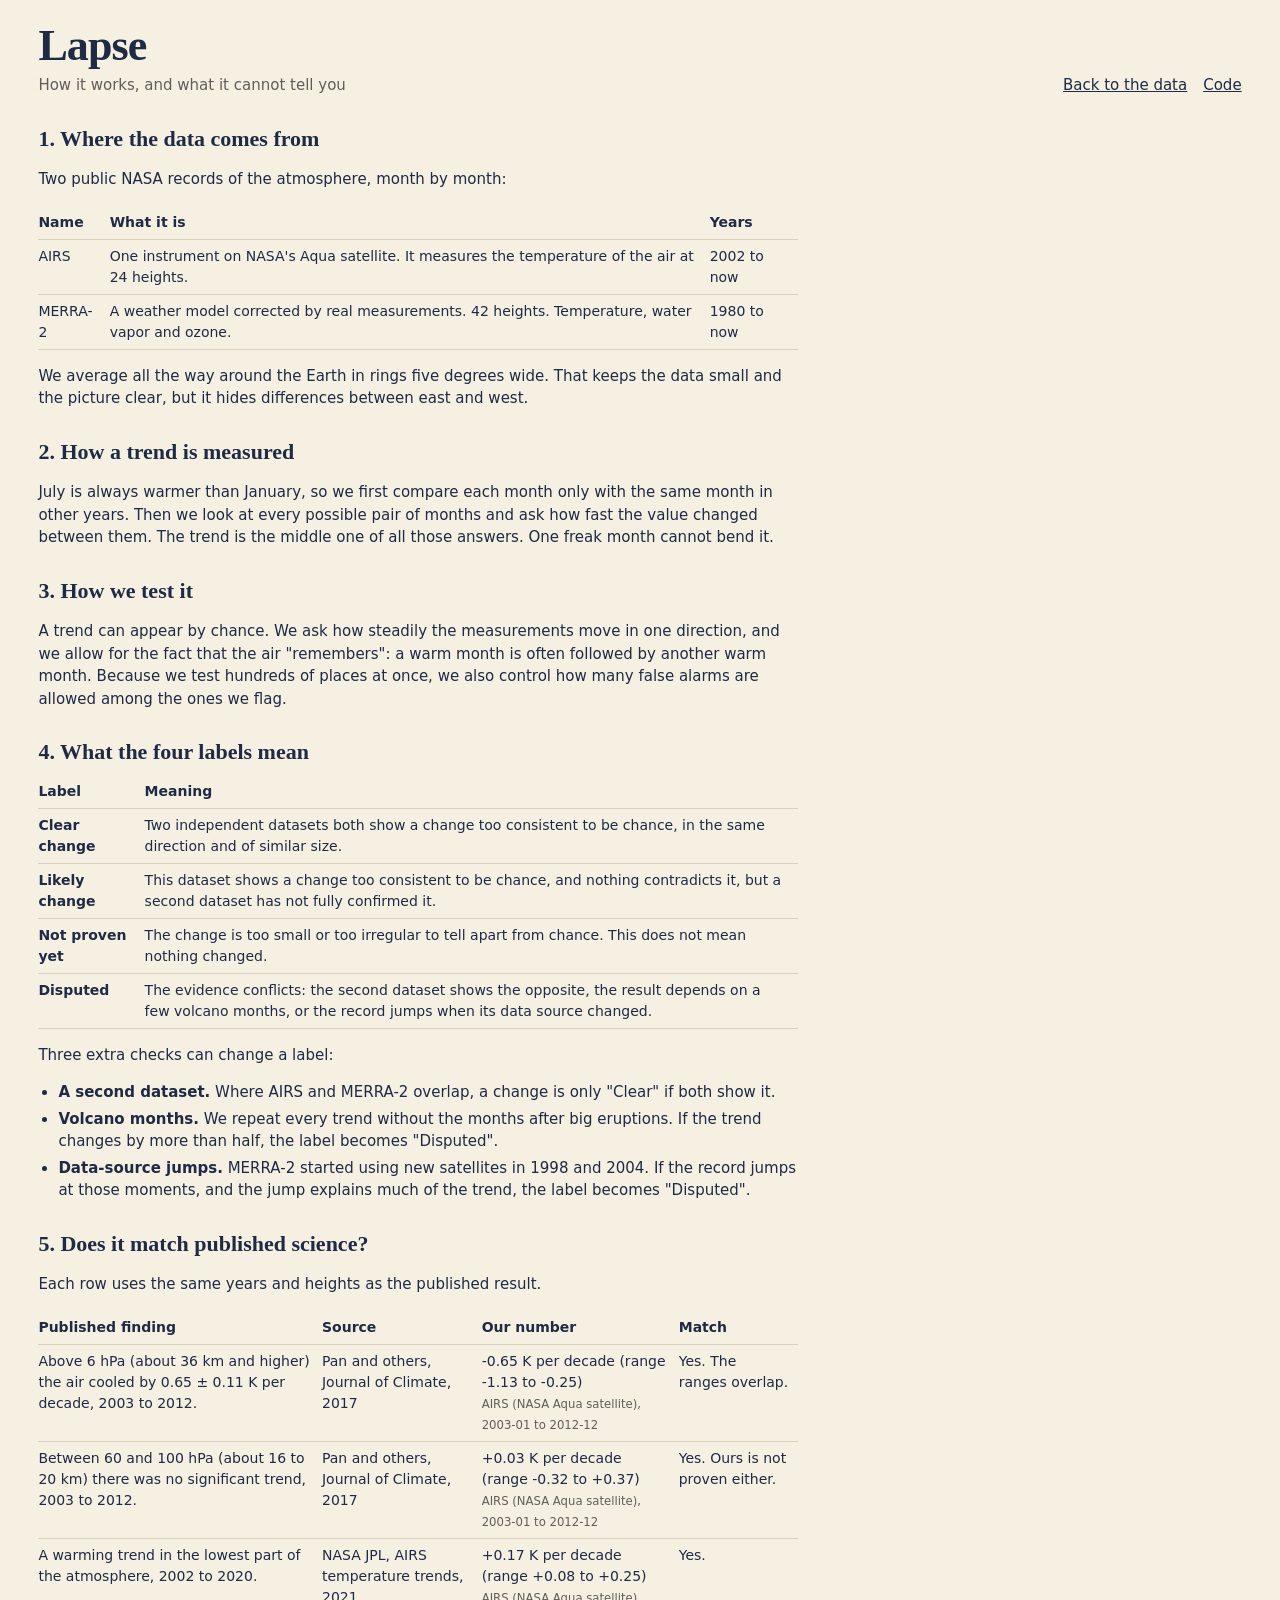
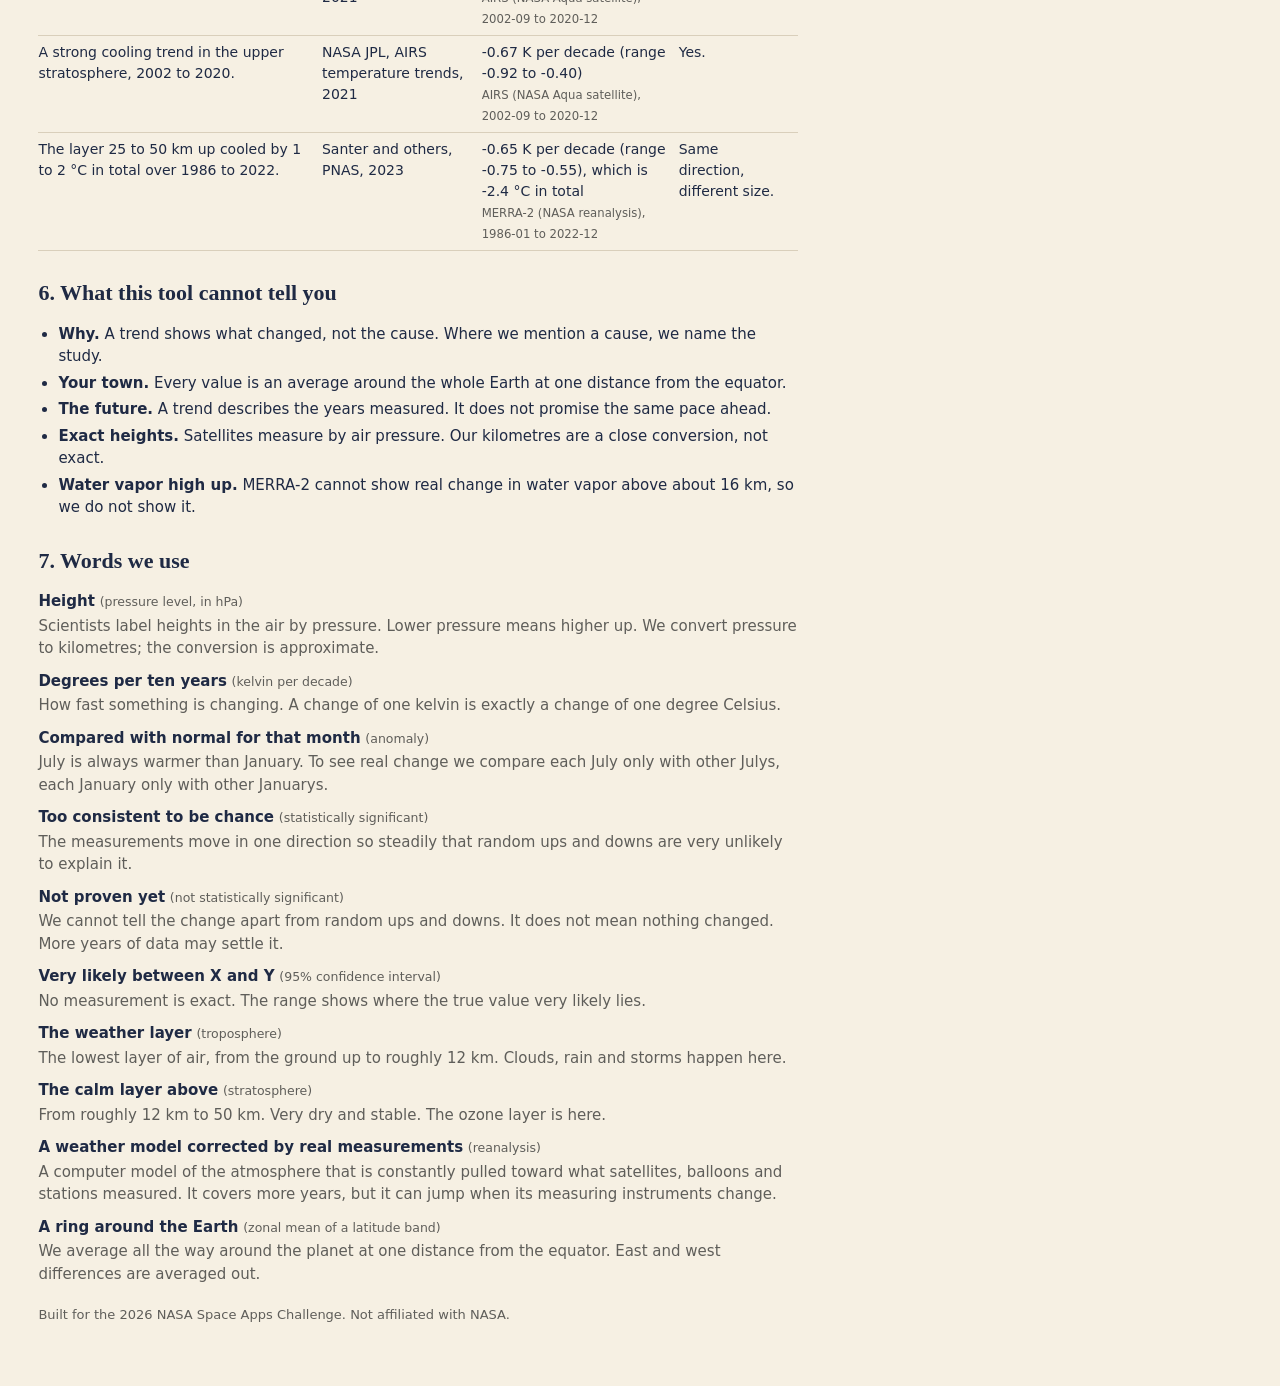
==== web/methods.html @ f8bc345d "T1 T2 T4 T5 T6 T7 T12: real NASA data and the plain-language site - web/data is now real: AIRS 2002-" ====
<!doctype html>
<html lang="en">
<head>
  <meta charset="utf-8">
  <meta name="viewport" content="width=device-width, initial-scale=1">
  <title>Lapse: how it works</title>
  <link rel="icon" href="data:,">
  <link rel="stylesheet" href="src/style.css">
</head>
<body>
  <header>
    <div class="brand"><h1>Lapse</h1><p>How it works, and what it cannot tell you</p></div>
    <nav><a href="index.html">Back to the data</a> <a href="https://github.com/lazizbekravshanov/lapse">Code</a></nav>
  </header>

  <article class="doc">
    <h2>1. Where the data comes from</h2>
    <p>Two public NASA records of the atmosphere, month by month:</p>
    <table>
      <tr><th>Name</th><th>What it is</th><th>Years</th></tr>
      <tr><td>AIRS</td><td>One instrument on NASA's Aqua satellite. It measures the temperature of the air at 24 heights.</td><td>2002 to now</td></tr>
      <tr><td>MERRA-2</td><td>A weather model corrected by real measurements. 42 heights. Temperature, water vapor and ozone.</td><td>1980 to now</td></tr>
    </table>
    <p>We average all the way around the Earth in rings five degrees wide. That keeps the data small and the picture
      clear, but it hides differences between east and west.</p>

    <h2>2. How a trend is measured</h2>
    <p>July is always warmer than January, so we first compare each month only with the same month in other years.
      Then we look at every possible pair of months and ask how fast the value changed between them. The trend is the
      middle one of all those answers. One freak month cannot bend it.</p>

    <h2>3. How we test it</h2>
    <p>A trend can appear by chance. We ask how steadily the measurements move in one direction, and we allow for
      the fact that the air "remembers": a warm month is often followed by another warm month. Because we test
      hundreds of places at once, we also control how many false alarms are allowed among the ones we flag.</p>

    <h2>4. What the four labels mean</h2>
    <table id="labels"><tr><th>Label</th><th>Meaning</th></tr></table>
    <p>Three extra checks can change a label:</p>
    <ul>
      <li><strong>A second dataset.</strong> Where AIRS and MERRA-2 overlap, a change is only "Clear" if both show it.</li>
      <li><strong>Volcano months.</strong> We repeat every trend without the months after big eruptions. If the trend
        changes by more than half, the label becomes "Disputed".</li>
      <li><strong>Data-source jumps.</strong> MERRA-2 started using new satellites in 1998 and 2004. If the record jumps
        at those moments, and the jump explains much of the trend, the label becomes "Disputed".</li>
    </ul>

    <h2>5. Does it match published science?</h2>
    <p>Each row uses the same years and heights as the published result.</p>
    <table id="validation"><tr><th>Published finding</th><th>Source</th><th>Our number</th><th>Match</th></tr></table>

    <h2>6. What this tool cannot tell you</h2>
    <ul>
      <li><strong>Why.</strong> A trend shows what changed, not the cause. Where we mention a cause, we name the study.</li>
      <li><strong>Your town.</strong> Every value is an average around the whole Earth at one distance from the equator.</li>
      <li><strong>The future.</strong> A trend describes the years measured. It does not promise the same pace ahead.</li>
      <li><strong>Exact heights.</strong> Satellites measure by air pressure. Our kilometres are a close conversion, not exact.</li>
      <li><strong>Water vapor high up.</strong> MERRA-2 cannot show real change in water vapor above about 16 km, so we do not show it.</li>
    </ul>

    <h2>7. Words we use</h2>
    <dl id="glossary" class="words-list"></dl>
  </article>

  <footer><p>Built for the 2026 NASA Space Apps Challenge. Not affiliated with NASA.</p></footer>

  <script type="module">
    const get = (p) => fetch(p).then((r) => (r.ok ? r.json() : null)).catch(() => null);
    const [manifest, content, validation] = await Promise.all([get("data/manifest.json"), get("content/glossary.json"), get("data/validation.json")]);
    const row = (cells) => `<tr>${cells.map((c) => `<td>${c}</td>`).join("")}</tr>`;
    if (manifest) document.getElementById("labels").insertAdjacentHTML("beforeend",
      [2, 1, 0, 3].map((c) => manifest.verdicts.find((v) => v.code === c)).map((v) => row([`<strong>${v.label}</strong>`, v.meaning])).join(""));
    if (validation) document.getElementById("validation").insertAdjacentHTML("beforeend",
      validation.rows.map((r) => row([r.finding, r.source, `${r.ours}<br><small>${r.dataset}, ${r.years}</small>`, r.match])).join(""));
    if (content) document.getElementById("glossary").innerHTML =
      content.terms.map((t) => `<dt><strong>${t.plain}</strong> <small>(${t.science})</small></dt><dd>${t.explain}</dd>`).join("");
  </script>
</body>
</html>
---- web/src/style.css ----
:root {
  --paper: #f6f0e3; --card: #fbf7ee; --ink: #1f2a44; --muted: #5f5e5a; --line: #d9cfbb;
  --warm: #c8492b; --cool: #2c5a8c; --accent: #e2703a;
}
* { box-sizing: border-box; }
body {
  margin: 0; padding: 24px clamp(12px, 3vw, 40px) 48px; background: var(--paper); color: var(--ink);
  font: 15px/1.5 ui-sans-serif, system-ui, -apple-system, "Segoe UI", sans-serif;
}
a { color: var(--ink); }
header { display: flex; align-items: flex-end; gap: 16px 28px; flex-wrap: wrap; }
h1 { margin: 0; font: 600 44px/1 ui-serif, Georgia, "Times New Roman", serif; letter-spacing: -0.02em; }
h2 { margin: 0 0 6px; font: 600 12.5px/1.2 ui-sans-serif, system-ui; letter-spacing: .12em; text-transform: uppercase; }
.brand p { margin: 6px 0 0; color: var(--muted); }
nav { display: flex; gap: 16px; margin-left: auto; }
.banner { background: var(--accent); color: #fff; padding: 8px 14px; border-radius: 6px; font-weight: 600; }
.small { font-size: 13.5px; color: var(--muted); }
button {
  font: inherit; cursor: pointer; border: 1px solid var(--ink); background: var(--ink); color: var(--paper);
  padding: 7px 14px; border-radius: 999px;
}
button.ghost { background: transparent; color: var(--ink); }
button.link { background: none; border: 0; padding: 0; color: var(--ink); text-decoration: underline; border-radius: 2px; }
button:disabled { opacity: .4; cursor: default; }
:focus-visible { outline: 3px solid var(--accent); outline-offset: 2px; }

.start { margin-top: 18px; background: var(--card); border: 1px solid var(--line); border-radius: 10px; padding: 16px 18px; }
.start h2 { font: 400 22px/1.3 ui-serif, Georgia, serif; letter-spacing: 0; text-transform: none; margin-bottom: 8px; }
fieldset { border: 0; padding: 0; margin: 10px 0 0; display: flex; flex-wrap: wrap; gap: 8px; align-items: center; }
legend { float: left; width: 86px; padding: 6px 0; color: var(--muted); }
.chip { background: transparent; color: var(--ink); border-color: var(--line); display: inline-flex; gap: 6px; align-items: baseline; }
.chip small { color: var(--muted); font-size: 12px; }
.chip[aria-pressed="true"] { background: var(--ink); color: var(--paper); border-color: var(--ink); }
.chip[aria-pressed="true"] small { color: #cfd3de; }
.go { display: flex; gap: 14px; align-items: center; margin-top: 14px; flex-wrap: wrap; }
#startOpen { margin-top: 14px; }

.cases, .controls { display: flex; gap: 10px; align-items: center; flex-wrap: wrap; margin-top: 16px; }
.cases > span:first-child { color: var(--muted); }
#caseButtons { display: inline-flex; gap: 8px; flex-wrap: wrap; }
#caseButtons button { background: transparent; color: var(--ink); }
.case { margin-top: 12px; border: 2px solid var(--accent); border-radius: 10px; padding: 14px 18px; background: #fff8ec; }
.case p { margin: 0; font: 400 18px/1.45 ui-serif, Georgia, serif; }
#caseCount { color: var(--muted); font-size: 13px; }

.answer { margin-top: 16px; background: var(--ink); color: var(--paper); border-radius: 10px; padding: 16px 20px; }
.answer h2 { opacity: .7; }
.answer p { margin: 0 0 12px; font: 400 20px/1.4 ui-serif, Georgia, serif; }
.answer p.small { font: 15px/1.5 ui-sans-serif, system-ui, sans-serif; color: #e6e1d5; margin-bottom: 0; }

label { display: inline-flex; gap: 6px; align-items: center; color: var(--muted); }
select { font: inherit; padding: 6px 8px; border: 1px solid var(--line); border-radius: 6px; background: var(--card); color: var(--ink); max-width: 100%; }
.explain { color: var(--muted); margin: 10px 0 0; font-size: 13.5px; }

main { display: grid; grid-template-columns: minmax(0, 2.2fr) minmax(0, 1fr); gap: 16px; margin-top: 16px; }
.panel { margin: 0; background: var(--card); border: 1px solid var(--line); border-radius: 10px; padding: 14px; }
.panel.series { grid-column: 1 / -1; }
figcaption { color: var(--muted); font-size: 13.5px; margin-bottom: 8px; }
figcaption strong { color: var(--ink); }
canvas { width: 100%; height: auto; display: block; cursor: crosshair; }
.scale { display: flex; align-items: center; gap: 8px; font-size: 12.5px; color: var(--muted); margin-top: 6px; }
.scale i { flex: 1; height: 10px; border-radius: 5px; background: linear-gradient(90deg, var(--cool), #f3ead8, var(--warm)); }

.legend { list-style: none; padding: 0; margin: 10px 0 0; display: grid; grid-template-columns: repeat(auto-fit, minmax(230px, 1fr)); gap: 8px 16px; font-size: 13px; color: var(--muted); }
.legend li { display: flex; gap: 8px; align-items: flex-start; }
.legend strong { color: var(--ink); }
.sw { flex: none; width: 26px; height: 18px; border: 1px solid var(--ink); border-radius: 3px; margin-top: 1px; background-color: #d98a72; }
.sw-likely { background-color: #e3a996; background-image: radial-gradient(#fbf7ee 1px, transparent 1.3px); background-size: 5px 5px; }
.sw-not_proven { background-color: #f1e2d6; background-image: repeating-linear-gradient(135deg, rgba(31,42,68,.35) 0 1px, transparent 1px 5px); }
.sw-disputed { background-image: repeating-linear-gradient(135deg, rgba(31,42,68,.8) 0 1px, transparent 1px 5px), repeating-linear-gradient(45deg, rgba(31,42,68,.8) 0 1px, transparent 1px 5px); }
.legend.dots { grid-template-columns: repeat(2, minmax(0, 1fr)); }
.legend.dots li { align-items: center; }
.dot { flex: none; width: 11px; height: 11px; border-radius: 50%; border: 1.5px solid var(--ink); background: var(--card); position: relative; }
.dot-clear { background: var(--ink); }
.dot-likely { background: #8d93a3; }
.dot-disputed::after { content: "×"; position: absolute; inset: -7px 0 0 -1px; font-size: 15px; line-height: 1; color: var(--ink); text-align: center; width: 11px; }

.pairs, .words { margin-top: 18px; background: var(--card); border: 1px solid var(--line); border-radius: 10px; padding: 14px 18px; }
.pairs ul { margin: 6px 0; padding-left: 18px; }
.pairs li { margin: 3px 0; }
.words summary { cursor: pointer; font-weight: 600; }
.words dl { display: grid; grid-template-columns: repeat(auto-fit, minmax(280px, 1fr)); gap: 12px 24px; margin: 12px 0 0; }
.words dt { font-weight: 600; }
.words dt small { font-weight: 400; color: var(--muted); }
.words dd { margin: 2px 0 0; color: var(--muted); font-size: 13.5px; }
footer { margin-top: 20px; color: var(--muted); font-size: 13px; }
.tip { position: fixed; pointer-events: none; background: var(--ink); color: var(--paper); padding: 6px 9px;
  border-radius: 6px; font-size: 12.5px; white-space: pre; z-index: 5; }

.doc { max-width: 760px; }
.doc h2 { font: 600 22px/1.3 ui-serif, Georgia, serif; letter-spacing: 0; text-transform: none; margin: 28px 0 8px; }
.doc table { border-collapse: collapse; width: 100%; font-size: 14px; }
.doc th, .doc td { text-align: left; padding: 6px 10px 6px 0; border-bottom: 1px solid var(--line); vertical-align: top; }

@media (max-width: 860px) {
  main { grid-template-columns: 1fr; }
  h1 { font-size: 36px; }
  .answer p { font-size: 18px; }
  legend { float: none; width: 100%; padding: 0; }
  nav { margin-left: 0; }
  #profile { max-width: 520px; }
}
.doc ul { padding-left: 20px; }
.doc li { margin: 4px 0; }
.doc dt { margin-top: 10px; }
.doc dd { margin: 2px 0 0; color: var(--muted); }
.doc small { color: var(--muted); }
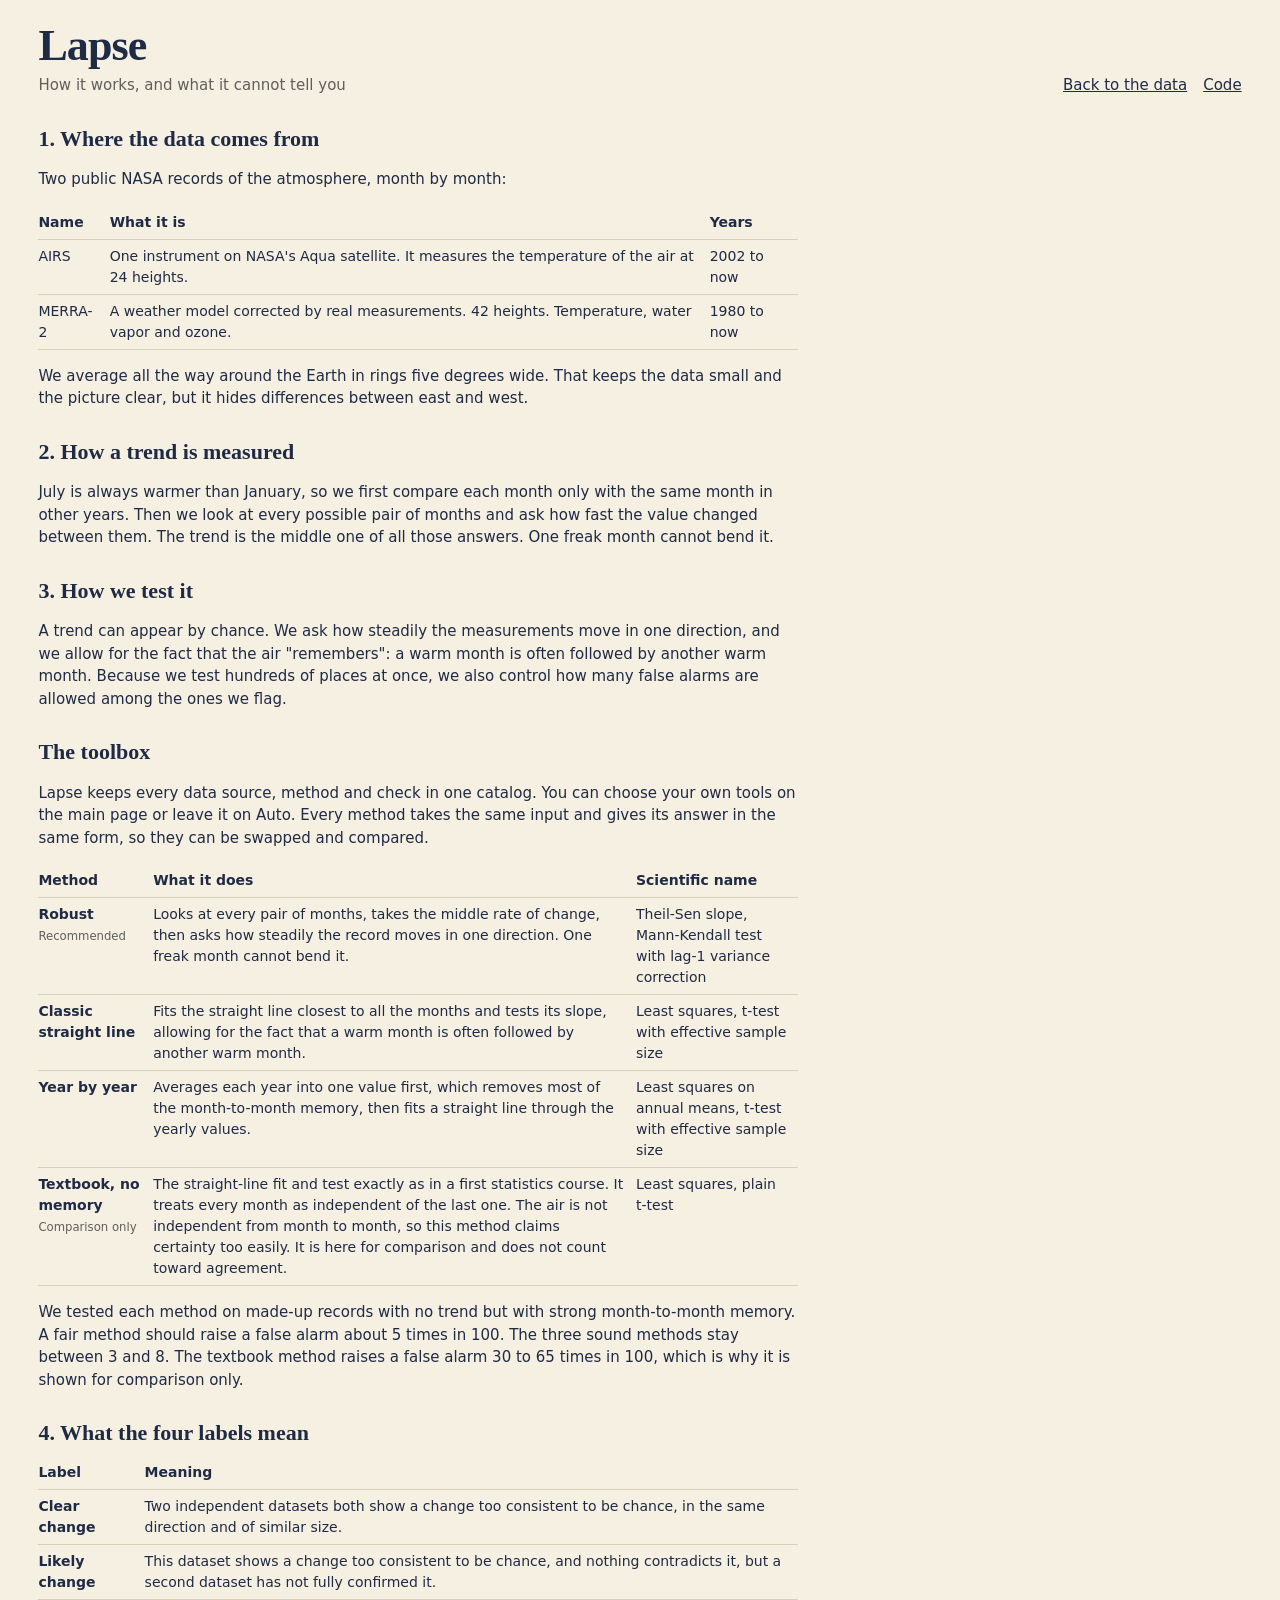
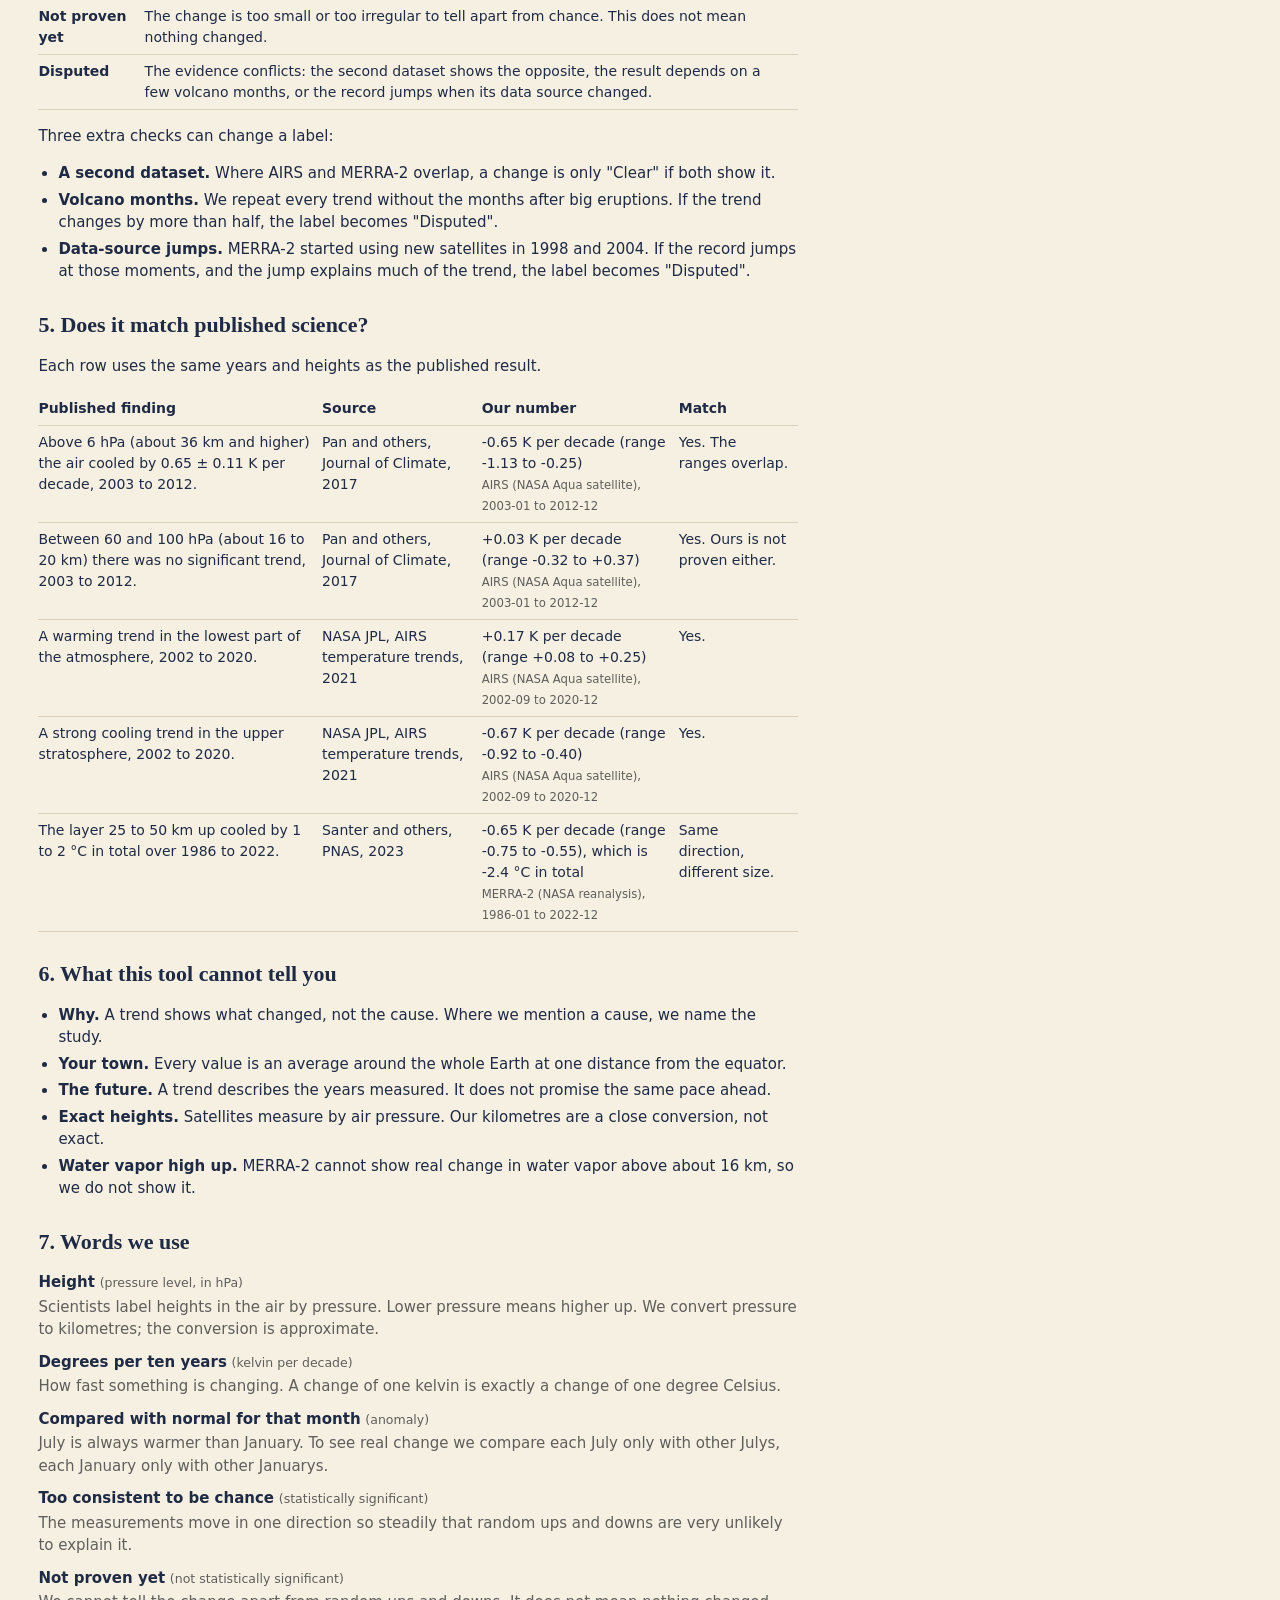
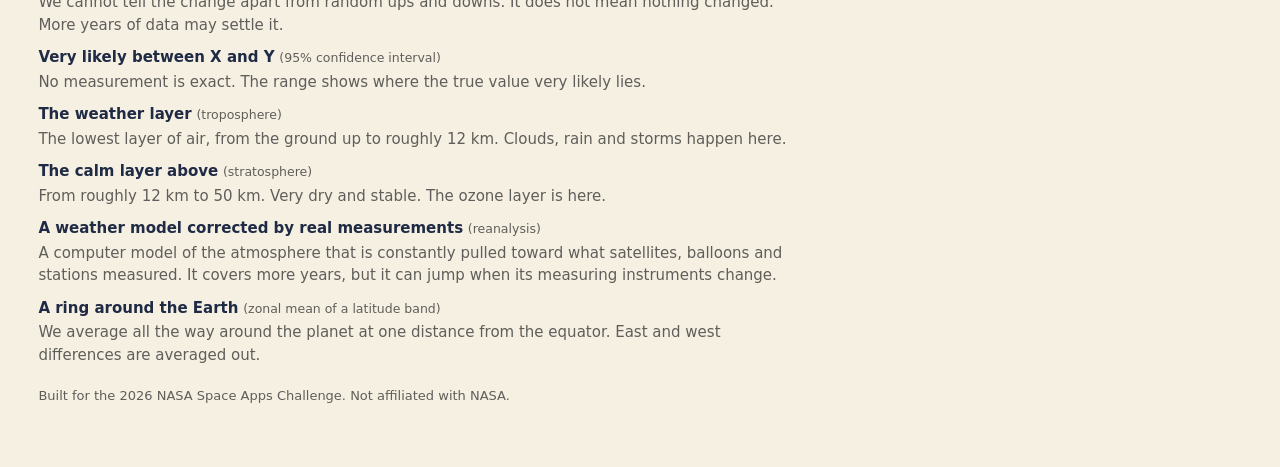
==== commit 7309c4da: "Frontend toolbox: choose data source and method, or leave it on Auto - toolbox drawn from the hub ca" ====
--- a/web/methods.html
+++ b/web/methods.html
@@ -33,6 +33,15 @@
     <p>A trend can appear by chance. We ask how steadily the measurements move in one direction, and we allow for
       the fact that the air "remembers": a warm month is often followed by another warm month. Because we test
       hundreds of places at once, we also control how many false alarms are allowed among the ones we flag.</p>
+
+    <h2>The toolbox</h2>
+    <p>Lapse keeps every data source, method and check in one catalog. You can choose your own tools on the main
+      page or leave it on Auto. Every method takes the same input and gives its answer in the same form, so they
+      can be swapped and compared.</p>
+    <table id="tools"><tr><th>Method</th><th>What it does</th><th>Scientific name</th></tr></table>
+    <p>We tested each method on made-up records with no trend but with strong month-to-month memory. A fair method
+      should raise a false alarm about 5 times in 100. The three sound methods stay between 3 and 8. The textbook
+      method raises a false alarm 30 to 65 times in 100, which is why it is shown for comparison only.</p>
 
     <h2>4. What the four labels mean</h2>
     <table id="labels"><tr><th>Label</th><th>Meaning</th></tr></table>
@@ -72,6 +81,10 @@
       [2, 1, 0, 3].map((c) => manifest.verdicts.find((v) => v.code === c)).map((v) => row([`<strong>${v.label}</strong>`, v.meaning])).join(""));
     if (validation) document.getElementById("validation").insertAdjacentHTML("beforeend",
       validation.rows.map((r) => row([r.finding, r.source, `${r.ours}<br><small>${r.dataset}, ${r.years}</small>`, r.match])).join(""));
+    const catalog = await get("data/catalog.json");
+    if (catalog) document.getElementById("tools").insertAdjacentHTML("beforeend",
+      catalog.methods.map((m) => row([`<strong>${m.label}</strong>${m.recommended ? "<br><small>Recommended</small>" : m.sound ? "" : "<br><small>Comparison only</small>"}`,
+        m.plain + (m.caution ? " " + m.caution : ""), m.science])).join(""));
     if (content) document.getElementById("glossary").innerHTML =
       content.terms.map((t) => `<dt><strong>${t.plain}</strong> <small>(${t.science})</small></dt><dd>${t.explain}</dd>`).join("");
   </script>
--- a/web/src/style.css
+++ b/web/src/style.css
@@ -105,3 +105,29 @@
 .doc dt { margin-top: 10px; }
 .doc dd { margin: 2px 0 0; color: var(--muted); }
 .doc small { color: var(--muted); }
+
+.tools { margin-top: 16px; background: var(--card); border: 1px solid var(--line); border-radius: 10px; padding: 14px 18px; }
+.tools-head { display: flex; gap: 12px; align-items: center; flex-wrap: wrap; }
+.tools-head h2 { margin: 0; }
+.tools h3 { margin: 12px 0 6px; font: 600 14px/1.3 ui-sans-serif, system-ui, sans-serif; }
+.tool-cols { display: grid; grid-template-columns: 1fr 1.6fr 1.1fr; gap: 8px 20px; }
+.cards { display: grid; gap: 8px; }
+#toolMethod { grid-template-columns: repeat(auto-fit, minmax(210px, 1fr)); }
+.card { text-align: left; background: var(--paper); color: var(--ink); border: 1.5px solid var(--line); border-radius: 10px;
+  padding: 9px 12px; display: grid; gap: 3px; font-size: 13.5px; line-height: 1.4; }
+.card strong { font-size: 14.5px; }
+.card em { font-style: normal; font-size: 11.5px; letter-spacing: .04em; text-transform: uppercase; color: var(--accent); font-weight: 600; }
+.card span { color: var(--muted); }
+.card small { color: var(--muted); font-size: 11.5px; }
+.card[aria-pressed="true"] { border-color: var(--ink); background: #fff; box-shadow: inset 4px 0 0 var(--ink); }
+.card:disabled { opacity: .5; }
+.checks { margin: 0; padding-left: 18px; font-size: 13.5px; color: var(--muted); }
+.checks li { margin: 0 0 6px; }
+.checks strong { color: var(--ink); }
+.compare { margin-top: 6px; border-top: 1px solid var(--line); }
+.compare table { border-collapse: collapse; width: 100%; font-size: 14px; }
+.compare th, .compare td { text-align: left; padding: 5px 12px 5px 0; border-bottom: 1px solid var(--line); }
+.compare th { color: var(--muted); font-weight: 500; font-size: 12.5px; }
+.compare tr.on td { font-weight: 600; background: #fff; }
+.compare small { color: var(--muted); font-weight: 400; }
+@media (max-width: 860px) { .tool-cols { grid-template-columns: 1fr; } .compare { overflow-x: auto; } }
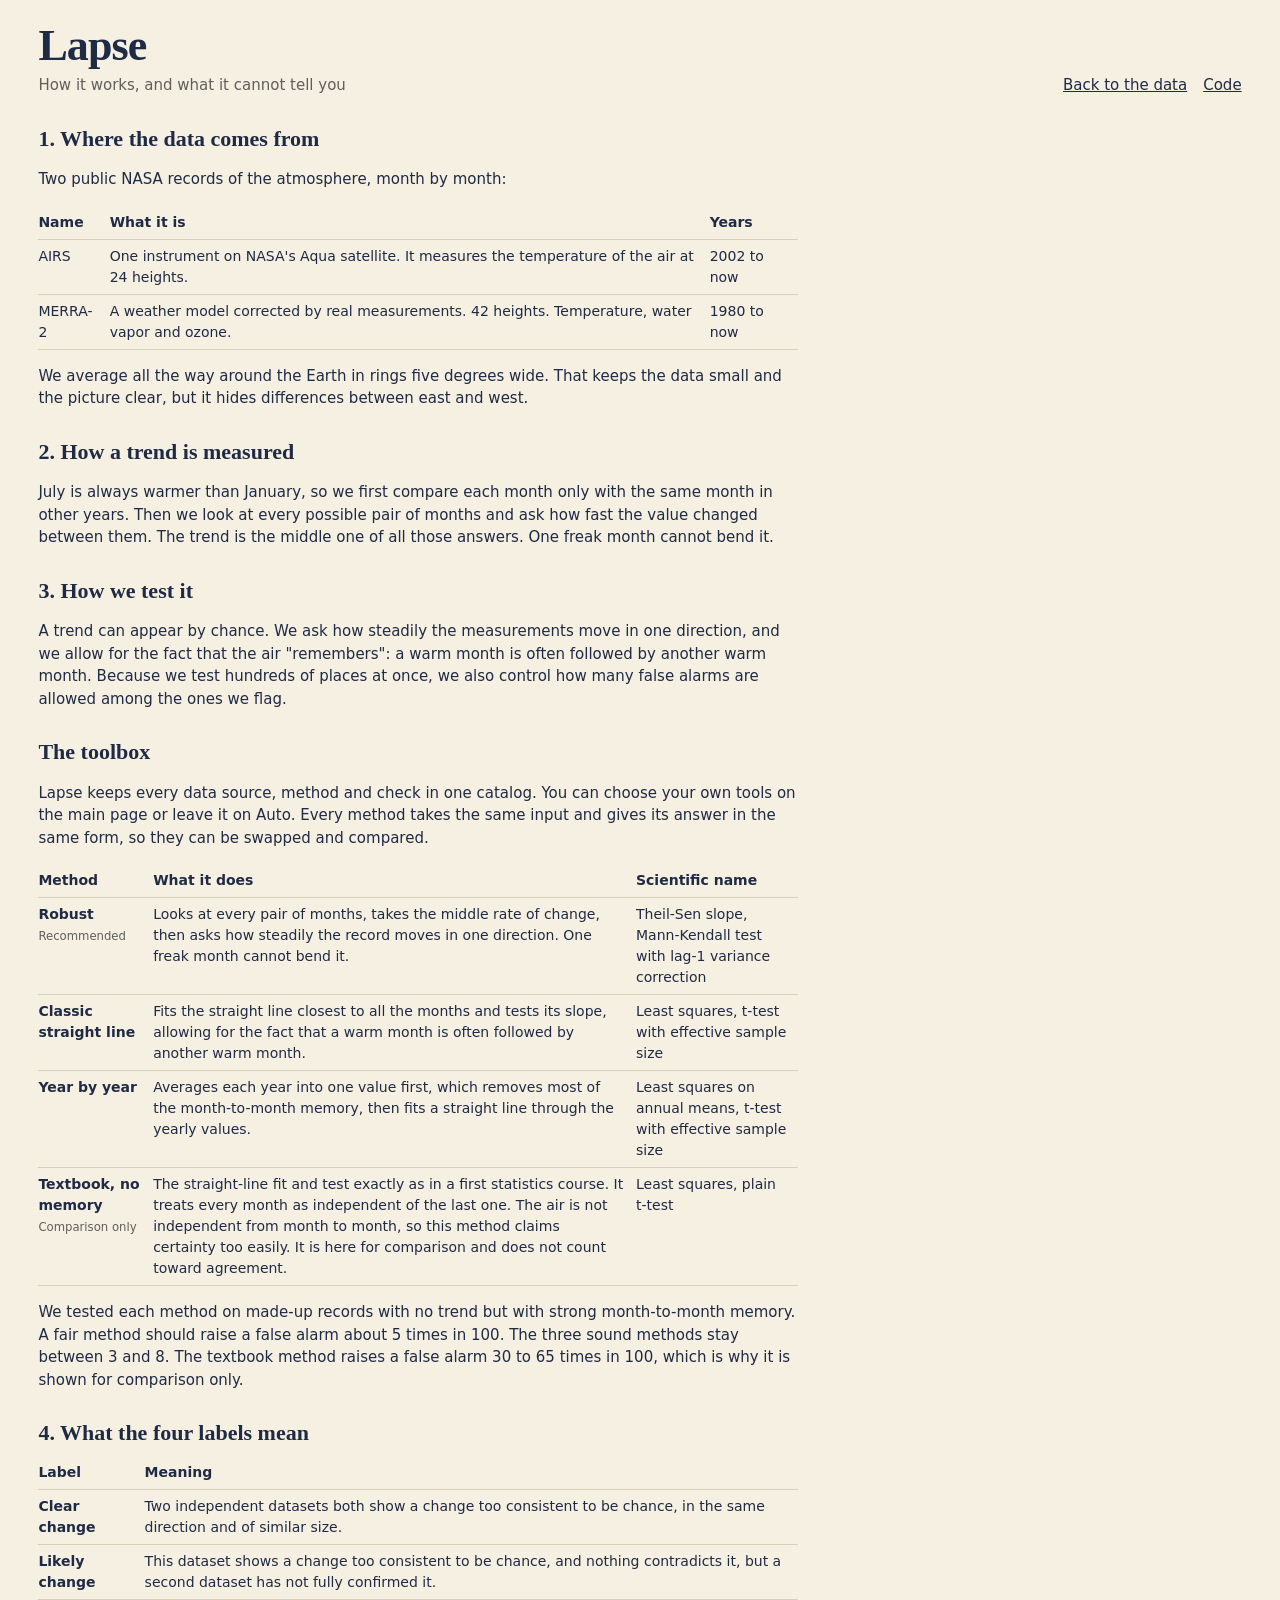
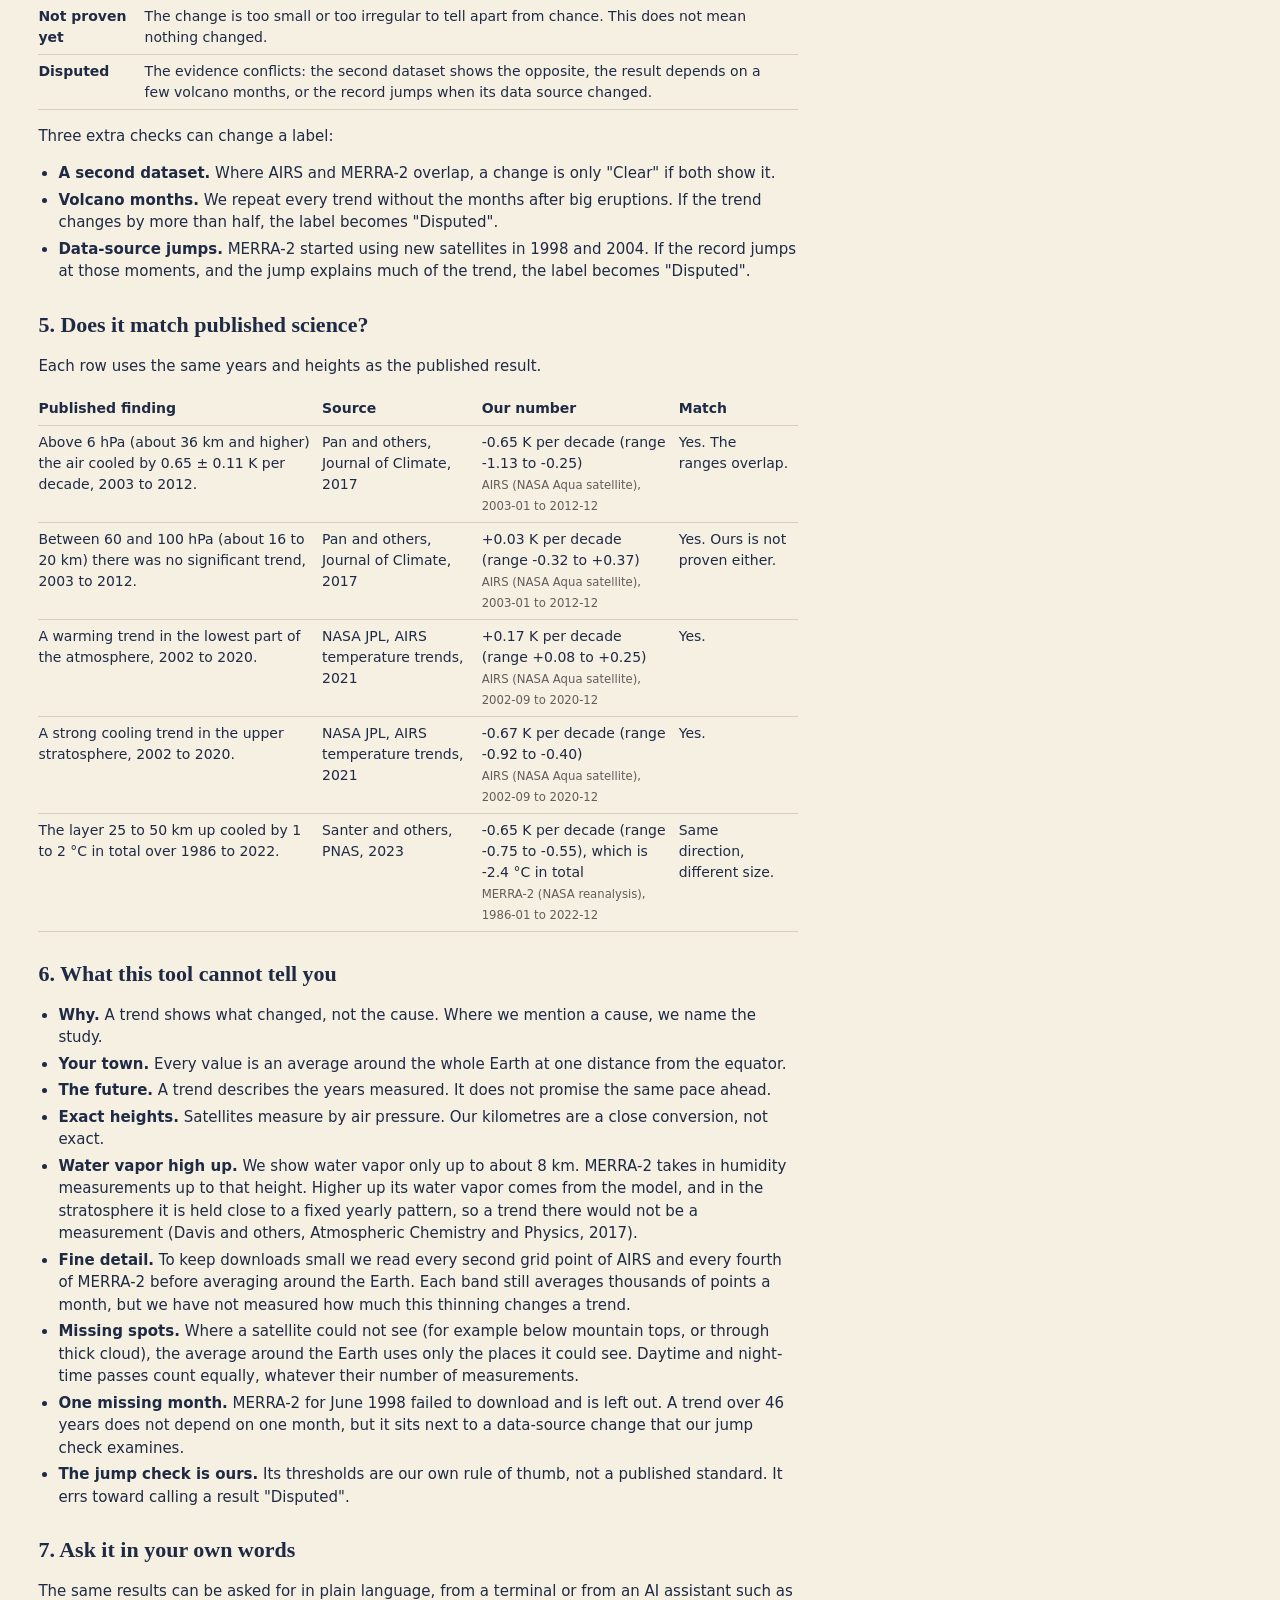
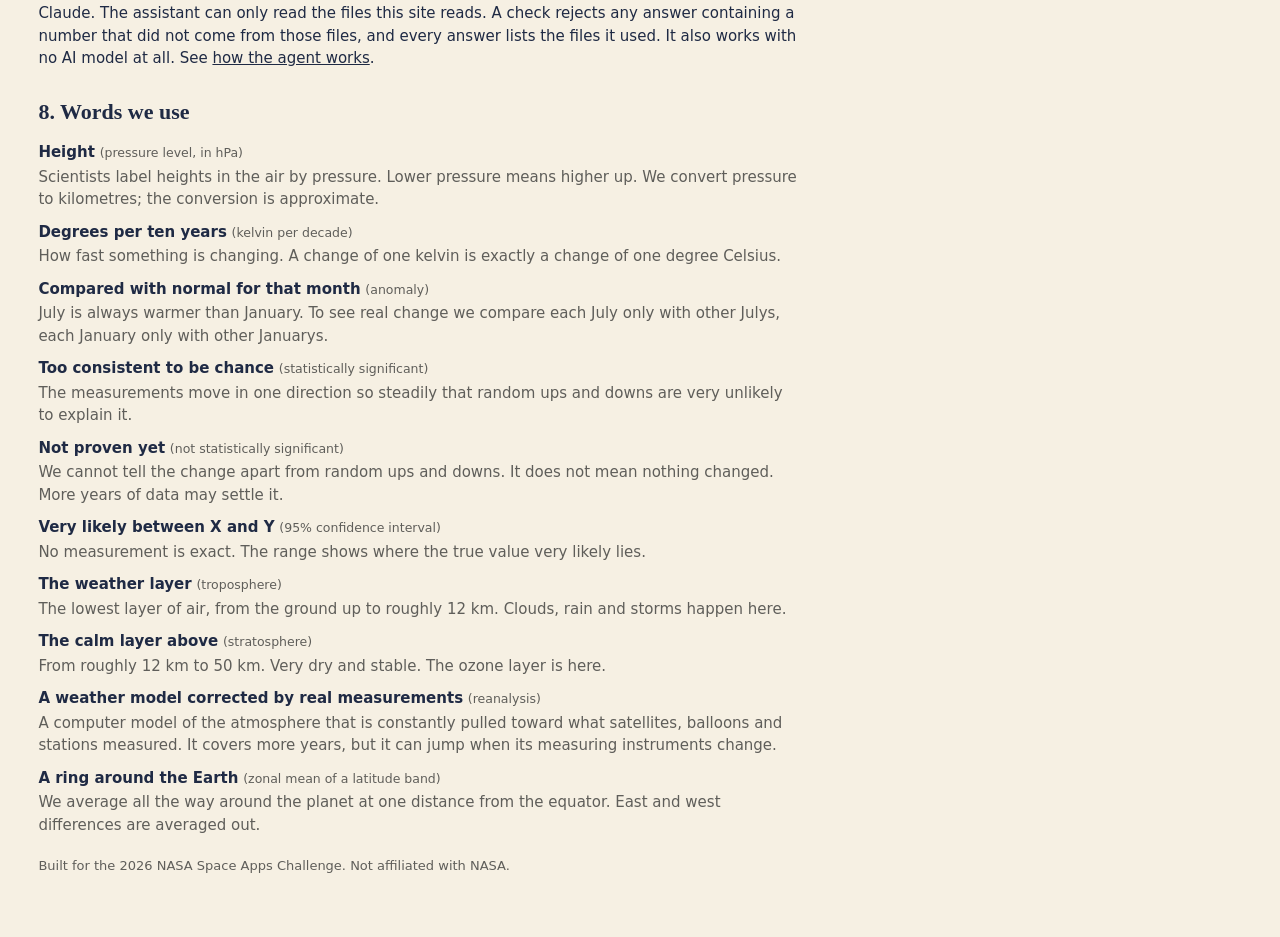
==== commit 128902c0: "Agent: plain-language questions answered only from the NASA data A second door into the hub, next to" ====
--- a/web/methods.html
+++ b/web/methods.html
@@ -64,10 +64,17 @@
       <li><strong>Your town.</strong> Every value is an average around the whole Earth at one distance from the equator.</li>
       <li><strong>The future.</strong> A trend describes the years measured. It does not promise the same pace ahead.</li>
       <li><strong>Exact heights.</strong> Satellites measure by air pressure. Our kilometres are a close conversion, not exact.</li>
-      <li><strong>Water vapor high up.</strong> MERRA-2 cannot show real change in water vapor above about 16 km, so we do not show it.</li>
+      <li><strong>Water vapor high up.</strong> We show water vapor only up to about 8 km. MERRA-2 takes in humidity measurements up to that height. Higher up its water vapor comes from the model, and in the stratosphere it is held close to a fixed yearly pattern, so a trend there would not be a measurement (Davis and others, Atmospheric Chemistry and Physics, 2017).</li>
+      <li><strong>Fine detail.</strong> To keep downloads small we read every second grid point of AIRS and every fourth of MERRA-2 before averaging around the Earth. Each band still averages thousands of points a month, but we have not measured how much this thinning changes a trend.</li>
+      <li><strong>Missing spots.</strong> Where a satellite could not see (for example below mountain tops, or through thick cloud), the average around the Earth uses only the places it could see. Daytime and night-time passes count equally, whatever their number of measurements.</li>
+      <li><strong>One missing month.</strong> MERRA-2 for June 1998 failed to download and is left out. A trend over 46 years does not depend on one month, but it sits next to a data-source change that our jump check examines.</li>
+      <li><strong>The jump check is ours.</strong> Its thresholds are our own rule of thumb, not a published standard. It errs toward calling a result "Disputed".</li>
     </ul>
 
-    <h2>7. Words we use</h2>
+    <h2>7. Ask it in your own words</h2>
+    <p>The same results can be asked for in plain language, from a terminal or from an AI assistant such as Claude. The assistant can only read the files this site reads. A check rejects any answer containing a number that did not come from those files, and every answer lists the files it used. It also works with no AI model at all. See <a href="https://github.com/lazizbekravshanov/lapse/blob/main/docs/agent.md">how the agent works</a>.</p>
+
+    <h2>8. Words we use</h2>
     <dl id="glossary" class="words-list"></dl>
   </article>
 
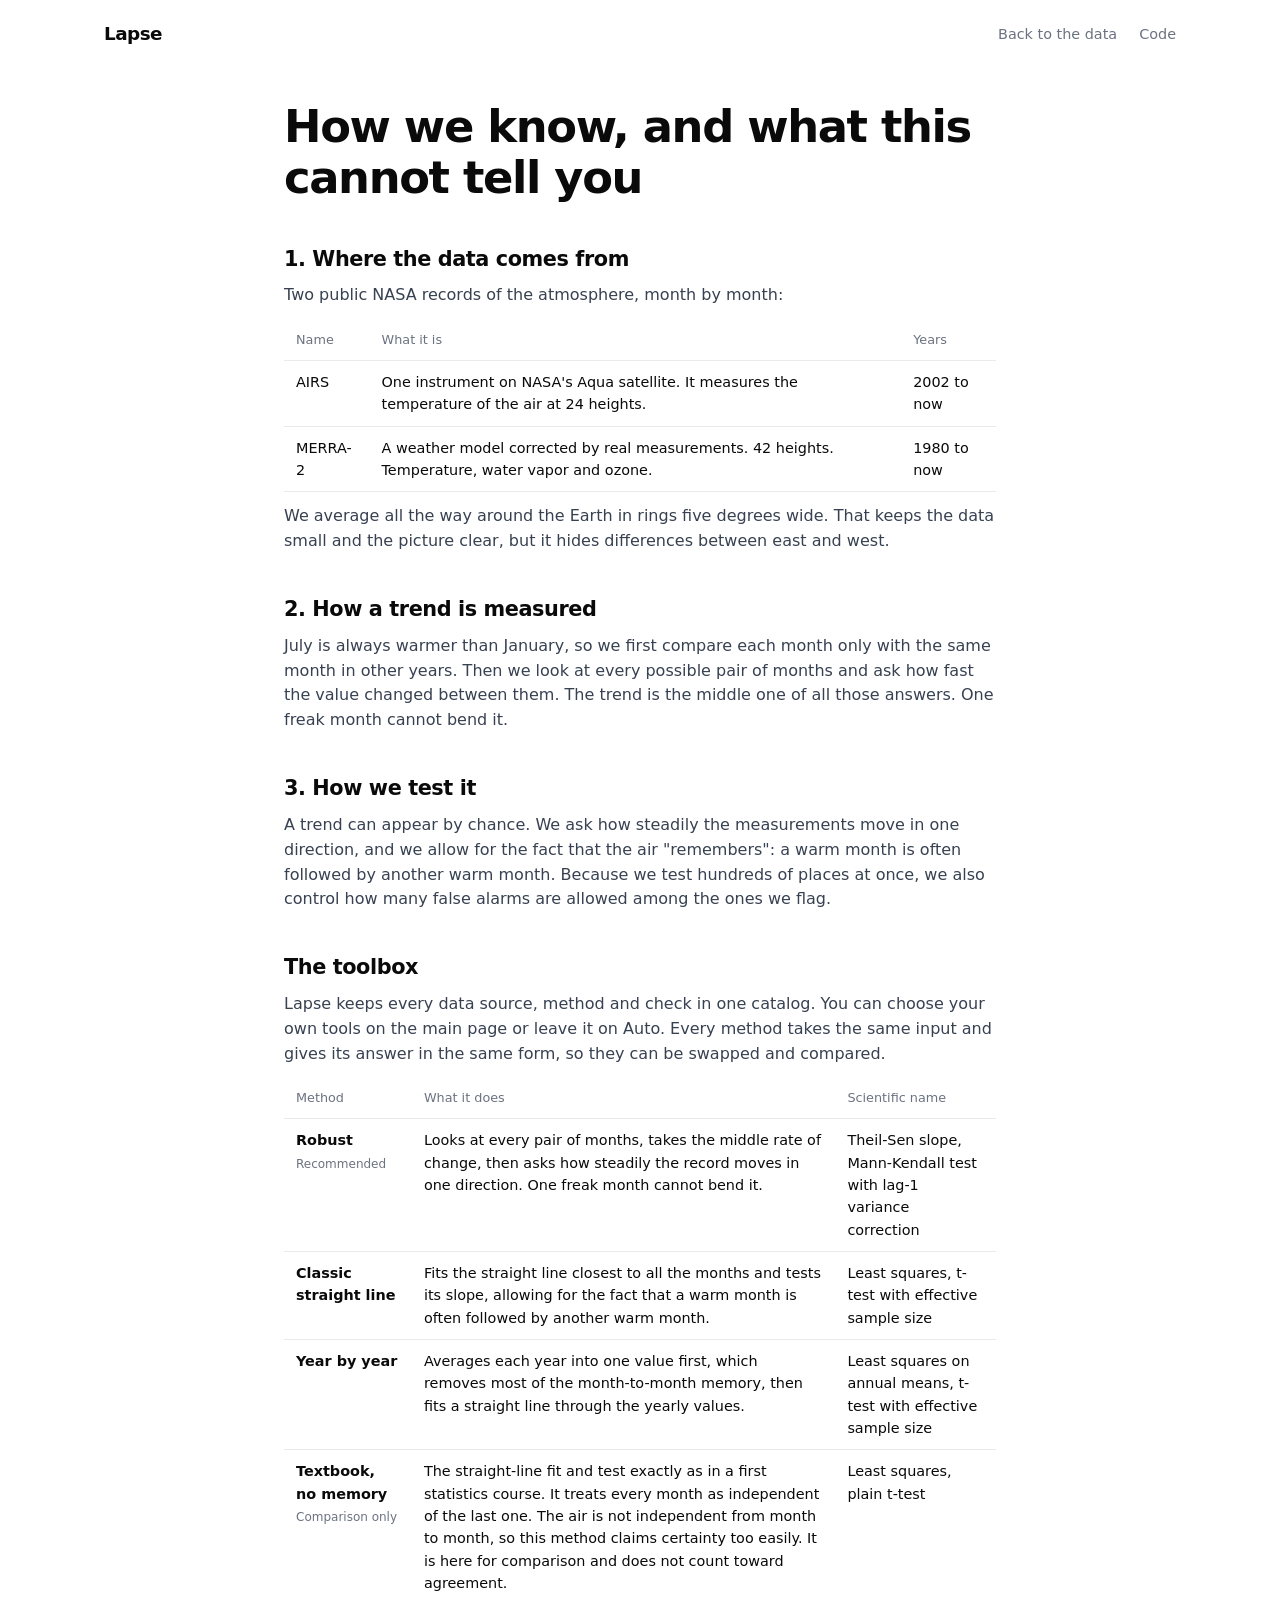
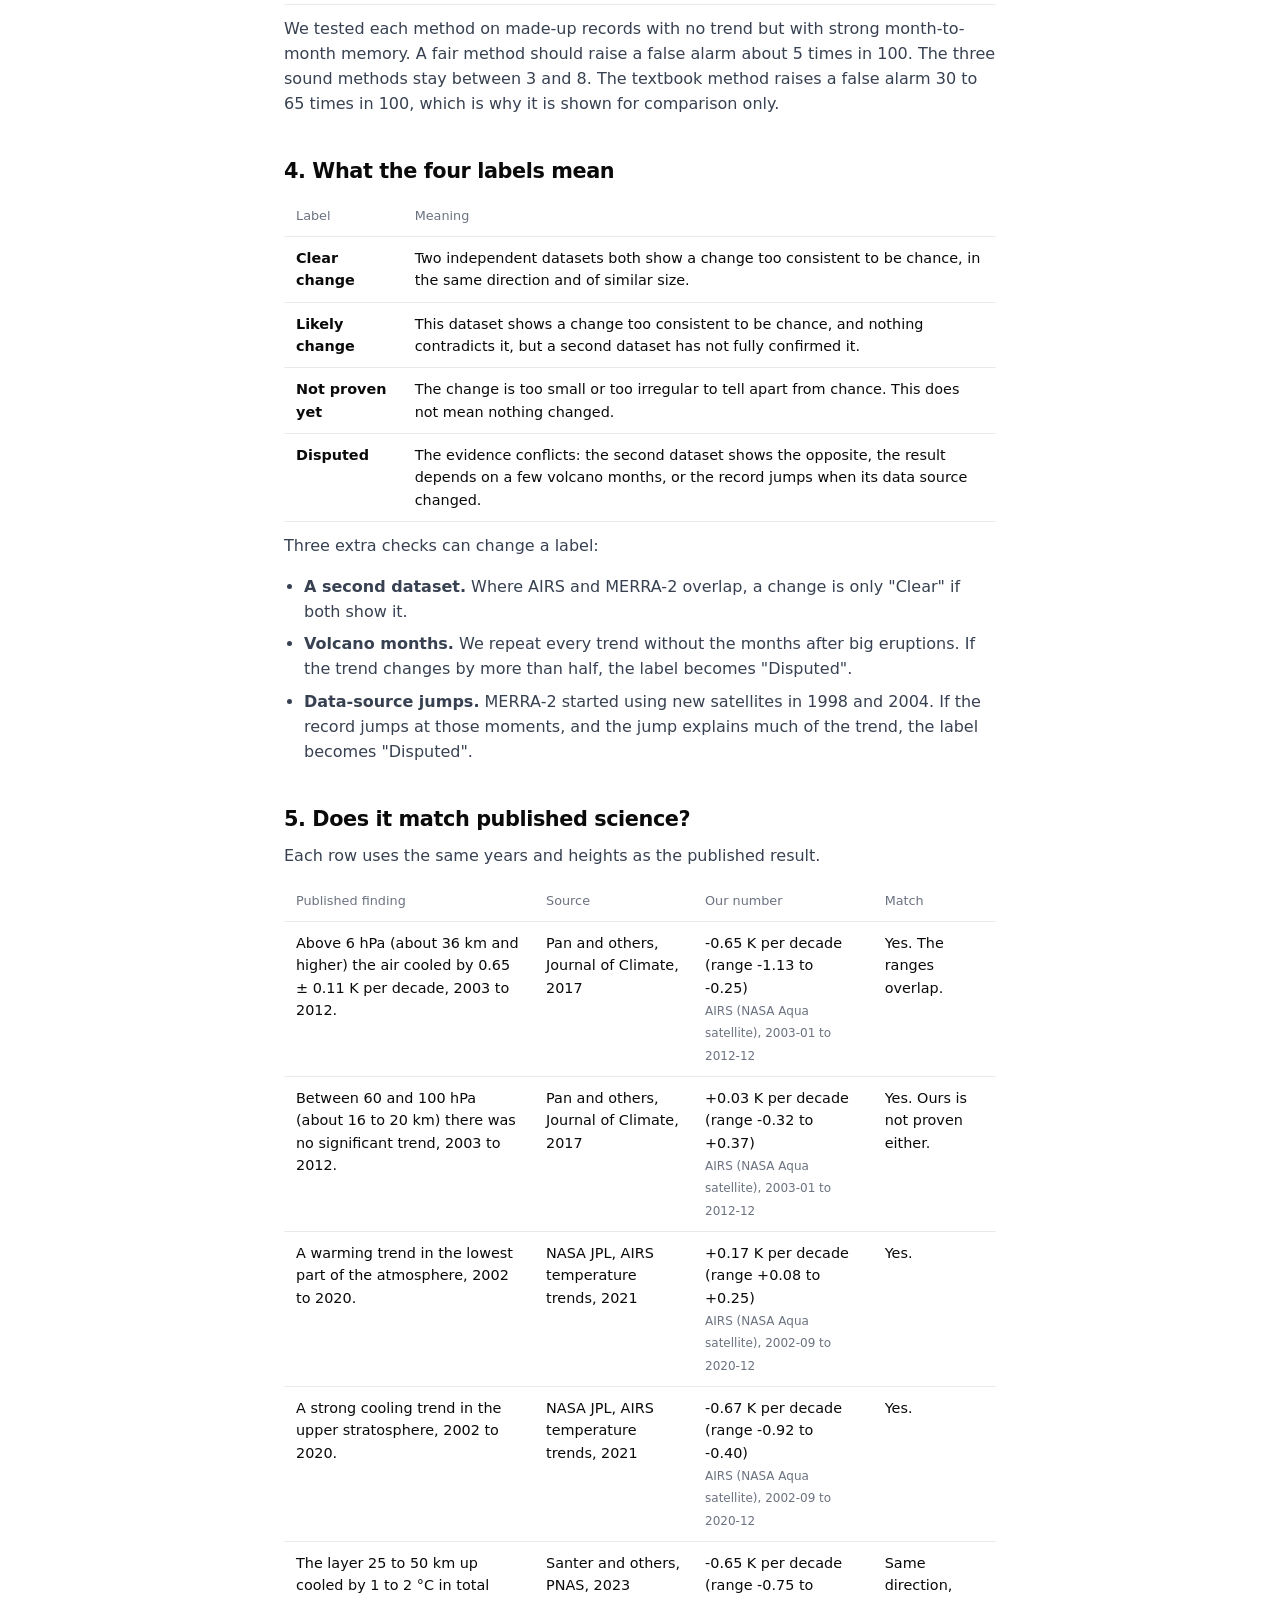
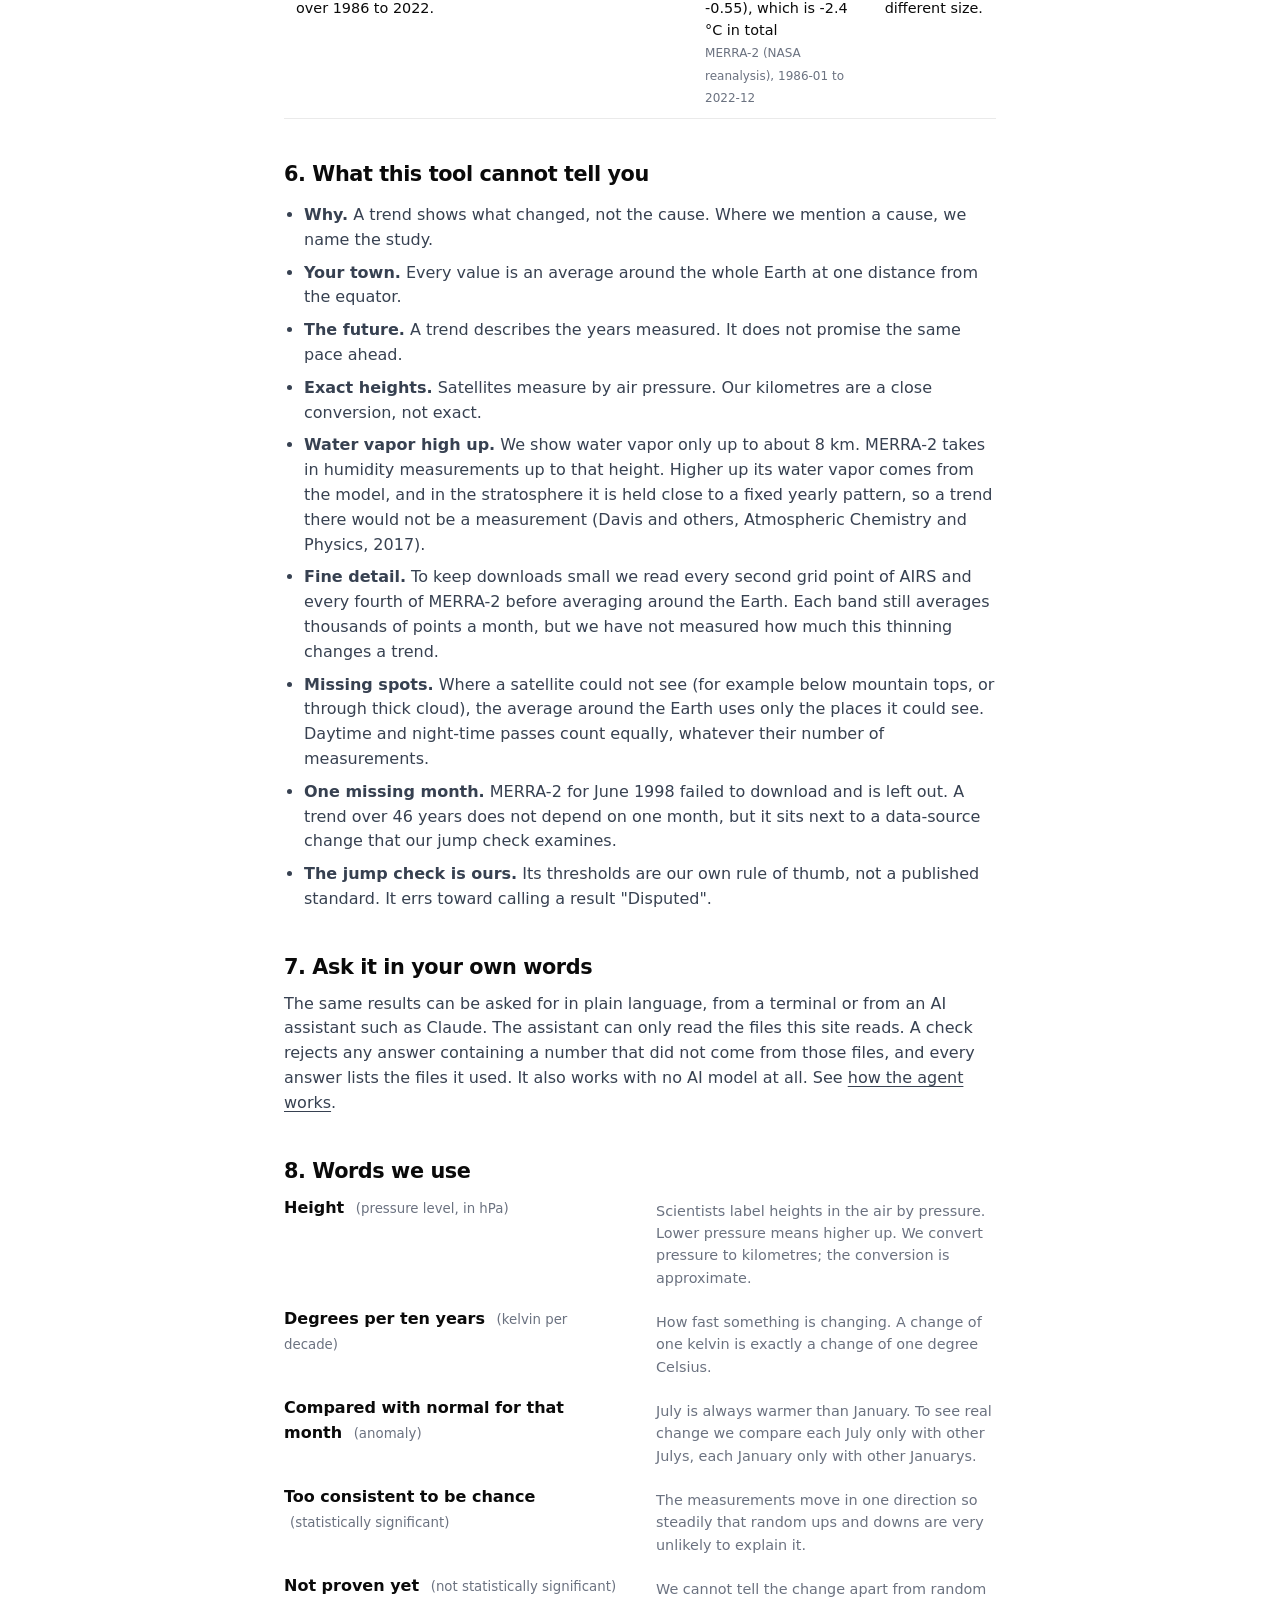
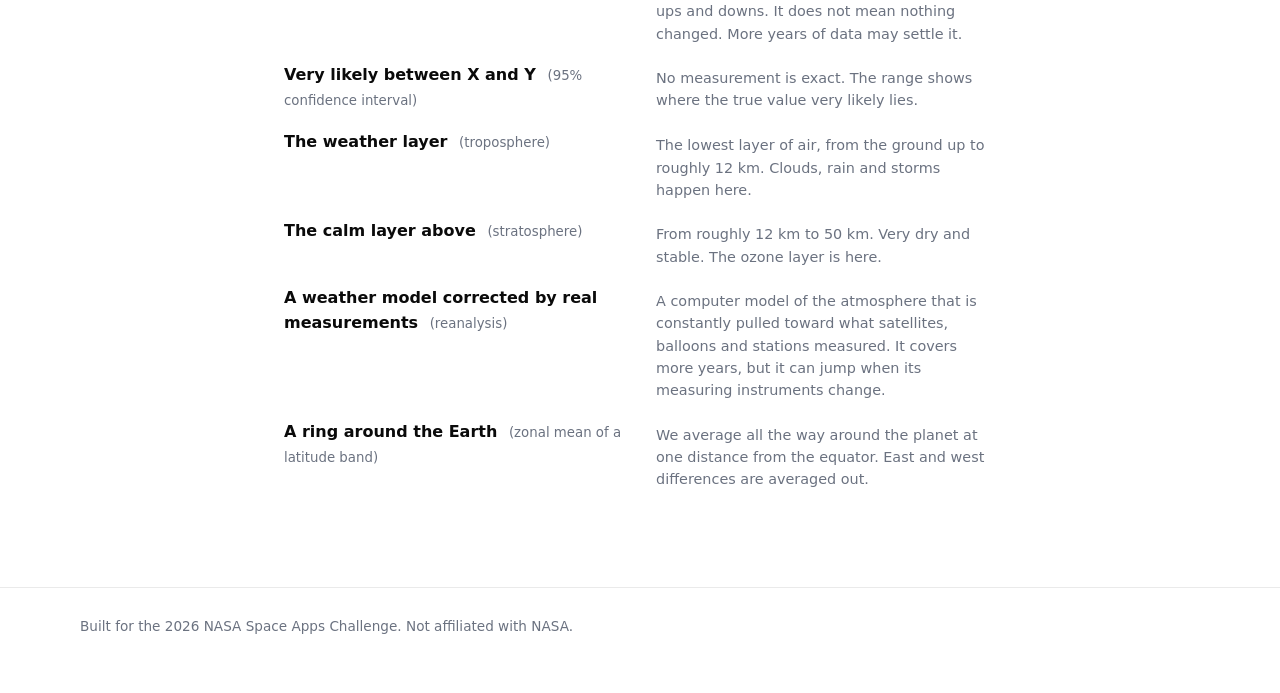
==== commit b7b9961e: "Redesign the front page around the finding, add the ask box, prepare for Vercel Front page - Leads w" ====
--- a/web/methods.html
+++ b/web/methods.html
@@ -8,12 +8,12 @@
   <link rel="stylesheet" href="src/style.css">
 </head>
 <body>
-  <header>
-    <div class="brand"><h1>Lapse</h1><p>How it works, and what it cannot tell you</p></div>
-    <nav><a href="index.html">Back to the data</a> <a href="https://github.com/lazizbekravshanov/lapse">Code</a></nav>
+  <header class="top">
+    <a class="mark" href="./">Lapse</a>
+    <nav><a href="./">Back to the data</a> <a href="https://github.com/lazizbekravshanov/lapse">Code</a></nav>
   </header>
-
   <article class="doc">
+    <h1>How we know, and what this cannot tell you</h1>
     <h2>1. Where the data comes from</h2>
     <p>Two public NASA records of the atmosphere, month by month:</p>
     <table>
--- a/web/src/style.css
+++ b/web/src/style.css
@@ -1,133 +1,177 @@
+/* Light and minimal. Colour is reserved for meaning: red is a rise, blue is a fall. */
 :root {
-  --paper: #f6f0e3; --card: #fbf7ee; --ink: #1f2a44; --muted: #5f5e5a; --line: #d9cfbb;
-  --warm: #c8492b; --cool: #2c5a8c; --accent: #e2703a;
+  --bg: #fff; --ink: #0a0a0a; --muted: #6b7280; --line: #eaeaea; --soft: #fafafa;
+  --warm: #dc2626; --cool: #2563eb; --amber: #b45309;
+  --r: 14px; --w: 1120px;
+  font-family: ui-sans-serif, system-ui, -apple-system, "Segoe UI", Roboto, Helvetica, Arial, sans-serif;
 }
 * { box-sizing: border-box; }
-body {
-  margin: 0; padding: 24px clamp(12px, 3vw, 40px) 48px; background: var(--paper); color: var(--ink);
-  font: 15px/1.5 ui-sans-serif, system-ui, -apple-system, "Segoe UI", sans-serif;
-}
-a { color: var(--ink); }
-header { display: flex; align-items: flex-end; gap: 16px 28px; flex-wrap: wrap; }
-h1 { margin: 0; font: 600 44px/1 ui-serif, Georgia, "Times New Roman", serif; letter-spacing: -0.02em; }
-h2 { margin: 0 0 6px; font: 600 12.5px/1.2 ui-sans-serif, system-ui; letter-spacing: .12em; text-transform: uppercase; }
-.brand p { margin: 6px 0 0; color: var(--muted); }
-nav { display: flex; gap: 16px; margin-left: auto; }
-.banner { background: var(--accent); color: #fff; padding: 8px 14px; border-radius: 6px; font-weight: 600; }
-.small { font-size: 13.5px; color: var(--muted); }
-button {
-  font: inherit; cursor: pointer; border: 1px solid var(--ink); background: var(--ink); color: var(--paper);
-  padding: 7px 14px; border-radius: 999px;
-}
-button.ghost { background: transparent; color: var(--ink); }
-button.link { background: none; border: 0; padding: 0; color: var(--ink); text-decoration: underline; border-radius: 2px; }
-button:disabled { opacity: .4; cursor: default; }
-:focus-visible { outline: 3px solid var(--accent); outline-offset: 2px; }
+html { scroll-behavior: smooth; }
+body { margin: 0; background: var(--bg); color: var(--ink); line-height: 1.55; font-size: 16px; -webkit-font-smoothing: antialiased; }
+a { color: inherit; text-underline-offset: 3px; }
+h1, h2, h3 { margin: 0; letter-spacing: -0.02em; line-height: 1.15; }
+h2 { font-size: clamp(1.5rem, 2.6vw, 2rem); font-weight: 650; }
+h3 { font-size: 1rem; font-weight: 600; }
+p { margin: 0; }
+.small { font-size: .875rem; color: var(--muted); }
+.sr { position: absolute; width: 1px; height: 1px; overflow: hidden; clip-path: inset(50%); white-space: nowrap; }
+:focus-visible { outline: 2px solid var(--ink); outline-offset: 2px; border-radius: 6px; }
 
-.start { margin-top: 18px; background: var(--card); border: 1px solid var(--line); border-radius: 10px; padding: 16px 18px; }
-.start h2 { font: 400 22px/1.3 ui-serif, Georgia, serif; letter-spacing: 0; text-transform: none; margin-bottom: 8px; }
-fieldset { border: 0; padding: 0; margin: 10px 0 0; display: flex; flex-wrap: wrap; gap: 8px; align-items: center; }
-legend { float: left; width: 86px; padding: 6px 0; color: var(--muted); }
-.chip { background: transparent; color: var(--ink); border-color: var(--line); display: inline-flex; gap: 6px; align-items: baseline; }
-.chip small { color: var(--muted); font-size: 12px; }
-.chip[aria-pressed="true"] { background: var(--ink); color: var(--paper); border-color: var(--ink); }
-.chip[aria-pressed="true"] small { color: #cfd3de; }
-.go { display: flex; gap: 14px; align-items: center; margin-top: 14px; flex-wrap: wrap; }
-#startOpen { margin-top: 14px; }
+.wrap { max-width: var(--w); margin: 0 auto; padding: 0 24px; }
+.top { display: flex; align-items: center; justify-content: space-between; padding: 20px 24px; max-width: var(--w); margin: 0 auto; }
+.mark { font-weight: 700; font-size: 1.15rem; letter-spacing: -0.03em; text-decoration: none; }
+.top nav { display: flex; gap: 22px; font-size: .9rem; color: var(--muted); }
+.top nav a { text-decoration: none; }
+.top nav a:hover { color: var(--ink); }
+.banner { background: #fef3c7; color: #78350f; padding: 8px 24px; text-align: center; font-size: .9rem; }
 
-.cases, .controls { display: flex; gap: 10px; align-items: center; flex-wrap: wrap; margin-top: 16px; }
-.cases > span:first-child { color: var(--muted); }
-#caseButtons { display: inline-flex; gap: 8px; flex-wrap: wrap; }
-#caseButtons button { background: transparent; color: var(--ink); }
-.case { margin-top: 12px; border: 2px solid var(--accent); border-radius: 10px; padding: 14px 18px; background: #fff8ec; }
-.case p { margin: 0; font: 400 18px/1.45 ui-serif, Georgia, serif; }
-#caseCount { color: var(--muted); font-size: 13px; }
+section.block { padding: 72px 0 0; }
+.eyebrow { font-size: .78rem; letter-spacing: .08em; text-transform: uppercase; color: var(--muted); margin-bottom: 14px; }
+.lede { color: var(--muted); max-width: 62ch; margin-top: 10px; }
 
-.answer { margin-top: 16px; background: var(--ink); color: var(--paper); border-radius: 10px; padding: 16px 20px; }
-.answer h2 { opacity: .7; }
-.answer p { margin: 0 0 12px; font: 400 20px/1.4 ui-serif, Georgia, serif; }
-.answer p.small { font: 15px/1.5 ui-sans-serif, system-ui, sans-serif; color: #e6e1d5; margin-bottom: 0; }
+/* buttons and chips */
+button { font: inherit; cursor: pointer; border: 1px solid var(--ink); background: var(--ink); color: #fff; border-radius: 999px; padding: 9px 18px; }
+button:hover { opacity: .88; }
+button:disabled { opacity: .4; cursor: not-allowed; }
+button.ghost { background: transparent; color: var(--ink); border-color: var(--line); }
+button.link { background: none; border: 0; padding: 0; color: var(--ink); text-decoration: underline; text-underline-offset: 3px; border-radius: 0; }
+.chips { display: flex; flex-wrap: wrap; gap: 8px; }
+.chip { background: #fff; color: var(--ink); border: 1px solid var(--line); padding: 7px 14px; font-size: .9rem; }
+.chip:hover { border-color: var(--ink); opacity: 1; }
+.chip[aria-pressed="true"] { background: var(--ink); color: #fff; border-color: var(--ink); }
 
-label { display: inline-flex; gap: 6px; align-items: center; color: var(--muted); }
-select { font: inherit; padding: 6px 8px; border: 1px solid var(--line); border-radius: 6px; background: var(--card); color: var(--ink); max-width: 100%; }
-.explain { color: var(--muted); margin: 10px 0 0; font-size: 13.5px; }
+/* hero: the finding */
+.hero { display: grid; grid-template-columns: minmax(0, 1.25fr) minmax(280px, .75fr); gap: 56px; align-items: start; padding-top: 40px; }
+.hero h1 { font-size: clamp(2.1rem, 4.6vw, 3.5rem); font-weight: 680; letter-spacing: -0.035em; line-height: 1.04; }
+.hero h1 span { color: var(--muted); }
+.stats { display: grid; grid-template-columns: repeat(3, minmax(0, 1fr)); gap: 12px; margin: 30px 0 10px; }
+.stat { border: 1px solid var(--line); border-radius: var(--r); padding: 16px; }
+.stat b { display: block; font-size: 1.7rem; font-weight: 650; letter-spacing: -0.03em; line-height: 1.1; font-variant-numeric: tabular-nums; }
+.stat.up b { color: var(--warm); } .stat.down b { color: var(--cool); }
+.stat span { display: block; font-size: .82rem; color: var(--muted); margin-top: 6px; }
+.picks { display: grid; gap: 10px; margin-top: 26px; }
+.picks > div { display: flex; gap: 12px; align-items: baseline; }
+.picks > div > span { width: 54px; flex: none; font-size: .82rem; color: var(--muted); }
+.skybox { border: 1px solid var(--line); border-radius: var(--r); padding: 18px 16px 14px; }
+.skybox h3 { font-size: .82rem; font-weight: 500; color: var(--muted); margin-bottom: 4px; }
+#sky svg { width: 100%; height: auto; display: block; }
+#sky [data-level] { cursor: pointer; }
+#sky text { font-size: 11px; fill: var(--muted); font-family: inherit; }
+#sky text.strong { fill: var(--ink); font-weight: 600; }
+.picked { border-top: 1px solid var(--line); margin-top: 10px; padding-top: 12px; font-size: .9rem; }
+.keyrow { display: flex; flex-wrap: wrap; gap: 6px 14px; margin-top: 10px; font-size: .78rem; color: var(--muted); }
+.keyrow i { display: inline-block; width: 22px; height: 9px; border-radius: 3px; margin-right: 6px; vertical-align: middle; background: linear-gradient(90deg, var(--cool), #f4f4f5, var(--warm)); }
 
-main { display: grid; grid-template-columns: minmax(0, 2.2fr) minmax(0, 1fr); gap: 16px; margin-top: 16px; }
-.panel { margin: 0; background: var(--card); border: 1px solid var(--line); border-radius: 10px; padding: 14px; }
+/* ask the data */
+.ask { border: 1px solid var(--line); border-radius: 20px; padding: 28px; background: var(--soft); }
+.ask form { display: flex; gap: 10px; margin: 18px 0 12px; }
+.ask input { flex: 1; min-width: 0; font: inherit; font-size: 1.05rem; padding: 14px 18px; border: 1px solid var(--line); border-radius: 999px; background: #fff; color: var(--ink); }
+.ask input:focus { outline: none; border-color: var(--ink); }
+.ask form button { padding: 0 26px; }
+#askOut { margin-top: 22px; background: #fff; border: 1px solid var(--line); border-radius: var(--r); padding: 22px; }
+#askOut p.a { font-size: 1.08rem; line-height: 1.6; max-width: 70ch; }
+#askOut p.a + p.a { margin-top: 12px; }
+.badges { display: flex; flex-wrap: wrap; gap: 8px; margin: 16px 0 4px; }
+.badge { font-size: .78rem; border: 1px solid var(--line); border-radius: 999px; padding: 4px 10px; color: var(--muted); }
+.badge.ok { color: #166534; border-color: #bbf7d0; background: #f0fdf4; }
+#askOut details { margin-top: 10px; font-size: .85rem; color: var(--muted); }
+#askOut details ul { margin: 8px 0 0; padding-left: 18px; }
+#askOut .go { margin-top: 16px; }
+
+/* case files */
+#caseButtons { display: grid; grid-template-columns: repeat(3, minmax(0, 1fr)); gap: 12px; margin-top: 22px; counter-reset: c; }
+#caseButtons button { counter-increment: c; text-align: left; background: #fff; color: var(--ink); border: 1px solid var(--line); border-radius: var(--r); padding: 18px; font-weight: 600; font-size: 1.02rem; letter-spacing: -0.01em; }
+#caseButtons button::before { content: "Case " counter(c); display: block; font-size: .75rem; font-weight: 500; letter-spacing: .08em; text-transform: uppercase; color: var(--muted); margin-bottom: 8px; }
+#caseButtons button:hover { border-color: var(--ink); opacity: 1; }
+.case { margin-top: 14px; border: 1px solid var(--ink); border-radius: var(--r); padding: 22px; }
+.case h2 { font-size: 1.15rem; }
+.case p { margin: 10px 0 16px; max-width: 75ch; }
+.go { display: flex; gap: 10px; align-items: center; flex-wrap: wrap; }
+#caseCount { color: var(--muted); font-size: .85rem; }
+
+/* the evidence */
+.evidence { display: grid; grid-template-columns: minmax(0, 1.9fr) minmax(0, 1fr); gap: 16px; margin-top: 26px; }
+.panel { margin: 0; border: 1px solid var(--line); border-radius: var(--r); padding: 18px; min-width: 0; }
 .panel.series { grid-column: 1 / -1; }
-figcaption { color: var(--muted); font-size: 13.5px; margin-bottom: 8px; }
+figcaption { font-size: .88rem; color: var(--muted); margin-bottom: 12px; max-width: 80ch; }
 figcaption strong { color: var(--ink); }
-canvas { width: 100%; height: auto; display: block; cursor: crosshair; }
-.scale { display: flex; align-items: center; gap: 8px; font-size: 12.5px; color: var(--muted); margin-top: 6px; }
-.scale i { flex: 1; height: 10px; border-radius: 5px; background: linear-gradient(90deg, var(--cool), #f3ead8, var(--warm)); }
-
-.legend { list-style: none; padding: 0; margin: 10px 0 0; display: grid; grid-template-columns: repeat(auto-fit, minmax(230px, 1fr)); gap: 8px 16px; font-size: 13px; color: var(--muted); }
+canvas { width: 100%; height: auto; display: block; }
+.scale { display: flex; align-items: center; gap: 10px; font-size: .8rem; color: var(--muted); margin-top: 10px; }
+.scale i { flex: 1; height: 8px; border-radius: 4px; background: linear-gradient(90deg, var(--cool), #f4f4f5, var(--warm)); }
+.legend { list-style: none; margin: 12px 0 0; padding: 0; display: grid; grid-template-columns: repeat(2, minmax(0, 1fr)); gap: 8px 18px; font-size: .82rem; color: var(--muted); }
 .legend li { display: flex; gap: 8px; align-items: flex-start; }
 .legend strong { color: var(--ink); }
-.sw { flex: none; width: 26px; height: 18px; border: 1px solid var(--ink); border-radius: 3px; margin-top: 1px; background-color: #d98a72; }
-.sw-likely { background-color: #e3a996; background-image: radial-gradient(#fbf7ee 1px, transparent 1.3px); background-size: 5px 5px; }
-.sw-not_proven { background-color: #f1e2d6; background-image: repeating-linear-gradient(135deg, rgba(31,42,68,.35) 0 1px, transparent 1px 5px); }
-.sw-disputed { background-image: repeating-linear-gradient(135deg, rgba(31,42,68,.8) 0 1px, transparent 1px 5px), repeating-linear-gradient(45deg, rgba(31,42,68,.8) 0 1px, transparent 1px 5px); }
-.legend.dots { grid-template-columns: repeat(2, minmax(0, 1fr)); }
+.sw { flex: none; width: 22px; height: 14px; margin-top: 3px; border-radius: 3px; border: 1px solid var(--line); background: #f09595; }
+.sw-likely { background-color: #f6b9b9; background-image: radial-gradient(#fff 1px, transparent 1.3px); background-size: 5px 5px; }
+.sw-not_proven { background-color: #fbe9e9; background-image: repeating-linear-gradient(135deg, rgba(10,10,10,.35) 0 1px, transparent 1px 5px); }
+.sw-disputed { background-image: repeating-linear-gradient(135deg, rgba(10,10,10,.8) 0 1px, transparent 1px 5px), repeating-linear-gradient(45deg, rgba(10,10,10,.8) 0 1px, transparent 1px 5px); }
+.legend.dots { grid-template-columns: repeat(2, auto); justify-content: start; }
 .legend.dots li { align-items: center; }
-.dot { flex: none; width: 11px; height: 11px; border-radius: 50%; border: 1.5px solid var(--ink); background: var(--card); position: relative; }
+.dot { position: relative; flex: none; width: 11px; height: 11px; border-radius: 50%; border: 1.5px solid var(--ink); background: #fff; }
 .dot-clear { background: var(--ink); }
-.dot-likely { background: #8d93a3; }
+.dot-likely { background: #9ca3af; }
 .dot-disputed::after { content: "×"; position: absolute; inset: -7px 0 0 -1px; font-size: 15px; line-height: 1; color: var(--ink); text-align: center; width: 11px; }
+.pairs ul { margin: 14px 0 10px; padding: 0; list-style: none; display: grid; grid-template-columns: repeat(2, minmax(0, 1fr)); gap: 0 28px; }
+.pairs li { padding: 10px 0; border-bottom: 1px solid var(--line); font-size: .92rem; }
 
-.pairs, .words { margin-top: 18px; background: var(--card); border: 1px solid var(--line); border-radius: 10px; padding: 14px 18px; }
-.pairs ul { margin: 6px 0; padding-left: 18px; }
-.pairs li { margin: 3px 0; }
-.words summary { cursor: pointer; font-weight: 600; }
-.words dl { display: grid; grid-template-columns: repeat(auto-fit, minmax(280px, 1fr)); gap: 12px 24px; margin: 12px 0 0; }
-.words dt { font-weight: 600; }
-.words dt small { font-weight: 400; color: var(--muted); }
-.words dd { margin: 2px 0 0; color: var(--muted); font-size: 13.5px; }
-footer { margin-top: 20px; color: var(--muted); font-size: 13px; }
-.tip { position: fixed; pointer-events: none; background: var(--ink); color: var(--paper); padding: 6px 9px;
-  border-radius: 6px; font-size: 12.5px; white-space: pre; z-index: 5; }
+/* investigate yourself */
+details.fold { border: 1px solid var(--line); border-radius: var(--r); padding: 0 22px; }
+details.fold > summary { cursor: pointer; padding: 20px 0; font-weight: 600; font-size: 1.05rem; list-style: none; display: flex; justify-content: space-between; align-items: center; }
+details.fold > summary::-webkit-details-marker { display: none; }
+details.fold > summary::after { content: "+"; font-weight: 400; font-size: 1.4rem; color: var(--muted); }
+details.fold[open] > summary::after { content: "–"; }
+details.fold > summary small { font-weight: 400; color: var(--muted); margin-left: 10px; }
+details.fold > div { padding: 4px 0 24px; }
+.controls { display: flex; gap: 12px 18px; align-items: center; flex-wrap: wrap; }
+label { display: inline-flex; gap: 8px; align-items: center; color: var(--muted); font-size: .9rem; max-width: 100%; min-width: 0; }
+select { font: inherit; padding: 7px 10px; border: 1px solid var(--line); border-radius: 8px; background: #fff; color: var(--ink); max-width: 100%; min-width: 0; text-overflow: ellipsis; }
+.explain { color: var(--muted); font-size: .9rem; margin: 14px 0 0; max-width: 85ch; }
+.tools { margin-top: 28px; }
+.tools-head { display: flex; align-items: center; gap: 12px; flex-wrap: wrap; margin-bottom: 6px; }
+.tools h3 { margin: 22px 0 10px; font-size: .78rem; font-weight: 500; letter-spacing: .08em; text-transform: uppercase; color: var(--muted); }
+.tool-cols { display: grid; grid-template-columns: repeat(3, minmax(0, 1fr)); gap: 0 22px; }
+.cards { display: grid; gap: 10px; }
+.card { text-align: left; background: #fff; color: var(--ink); border: 1px solid var(--line); border-radius: 12px; padding: 14px; display: grid; gap: 4px; }
+.card:hover { border-color: var(--ink); opacity: 1; }
+.card strong { font-weight: 600; }
+.card em { font-style: normal; font-size: .72rem; letter-spacing: .06em; text-transform: uppercase; color: var(--muted); }
+.card span { font-size: .85rem; color: var(--muted); }
+.card small { font-size: .75rem; color: #9ca3af; }
+.card[aria-pressed="true"] { border-color: var(--ink); box-shadow: inset 0 0 0 1px var(--ink); }
+.checks { margin: 0; padding-left: 18px; font-size: .85rem; color: var(--muted); display: grid; gap: 8px; }
+.checks strong { color: var(--ink); }
+.compare { margin-top: 28px; overflow-x: auto; }
+.compare table, .doc table { border-collapse: collapse; width: 100%; font-size: .9rem; margin: 12px 0; }
+.doc table { display: block; overflow-x: auto; }
+.compare th, .compare td, .doc th, .doc td { text-align: left; padding: 10px 12px; border-bottom: 1px solid var(--line); vertical-align: top; }
+.compare th, .doc th { font-weight: 500; color: var(--muted); font-size: .8rem; }
+.compare tr.on td { background: var(--soft); font-weight: 600; }
+.words dl, .words-list { margin: 0; display: grid; grid-template-columns: repeat(2, minmax(0, 1fr)); gap: 18px 32px; }
+.words dt, .doc dt { font-weight: 600; }
+.words dt small, .doc dt small { font-weight: 400; color: var(--muted); margin-left: 6px; }
+.words dd, .doc dd { margin: 4px 0 0; color: var(--muted); font-size: .9rem; }
 
-.doc { max-width: 760px; }
-.doc h2 { font: 600 22px/1.3 ui-serif, Georgia, serif; letter-spacing: 0; text-transform: none; margin: 28px 0 8px; }
-.doc table { border-collapse: collapse; width: 100%; font-size: 14px; }
-.doc th, .doc td { text-align: left; padding: 6px 10px 6px 0; border-bottom: 1px solid var(--line); vertical-align: top; }
+footer { margin-top: 96px; border-top: 1px solid var(--line); padding: 28px 24px 48px; color: var(--muted); font-size: .85rem; }
+footer p { max-width: var(--w); margin: 0 auto 8px; }
+.tip { position: fixed; z-index: 10; pointer-events: none; background: var(--ink); color: #fff; font-size: .8rem; padding: 8px 10px; border-radius: 8px; white-space: pre-line; max-width: 240px; }
 
-@media (max-width: 860px) {
-  main { grid-template-columns: 1fr; }
-  h1 { font-size: 36px; }
-  .answer p { font-size: 18px; }
-  legend { float: none; width: 100%; padding: 0; }
-  nav { margin-left: 0; }
-  #profile { max-width: 520px; }
-}
+/* the methods page */
+.doc { max-width: 760px; margin: 0 auto; padding: 32px 24px 0; }
+.doc h1 { font-size: clamp(2rem, 4vw, 2.8rem); font-weight: 680; letter-spacing: -0.03em; margin-bottom: 10px; }
+.doc h2 { font-size: 1.3rem; margin: 44px 0 12px; }
+.doc p, .doc li { color: #374151; }
+.doc p { margin: 10px 0; }
 .doc ul { padding-left: 20px; }
-.doc li { margin: 4px 0; }
-.doc dt { margin-top: 10px; }
-.doc dd { margin: 2px 0 0; color: var(--muted); }
+.doc li { margin: 8px 0; }
 .doc small { color: var(--muted); }
 
-.tools { margin-top: 16px; background: var(--card); border: 1px solid var(--line); border-radius: 10px; padding: 14px 18px; }
-.tools-head { display: flex; gap: 12px; align-items: center; flex-wrap: wrap; }
-.tools-head h2 { margin: 0; }
-.tools h3 { margin: 12px 0 6px; font: 600 14px/1.3 ui-sans-serif, system-ui, sans-serif; }
-.tool-cols { display: grid; grid-template-columns: 1fr 1.6fr 1.1fr; gap: 8px 20px; }
-.cards { display: grid; gap: 8px; }
-#toolMethod { grid-template-columns: repeat(auto-fit, minmax(210px, 1fr)); }
-.card { text-align: left; background: var(--paper); color: var(--ink); border: 1.5px solid var(--line); border-radius: 10px;
-  padding: 9px 12px; display: grid; gap: 3px; font-size: 13.5px; line-height: 1.4; }
-.card strong { font-size: 14.5px; }
-.card em { font-style: normal; font-size: 11.5px; letter-spacing: .04em; text-transform: uppercase; color: var(--accent); font-weight: 600; }
-.card span { color: var(--muted); }
-.card small { color: var(--muted); font-size: 11.5px; }
-.card[aria-pressed="true"] { border-color: var(--ink); background: #fff; box-shadow: inset 4px 0 0 var(--ink); }
-.card:disabled { opacity: .5; }
-.checks { margin: 0; padding-left: 18px; font-size: 13.5px; color: var(--muted); }
-.checks li { margin: 0 0 6px; }
-.checks strong { color: var(--ink); }
-.compare { margin-top: 6px; border-top: 1px solid var(--line); }
-.compare table { border-collapse: collapse; width: 100%; font-size: 14px; }
-.compare th, .compare td { text-align: left; padding: 5px 12px 5px 0; border-bottom: 1px solid var(--line); }
-.compare th { color: var(--muted); font-weight: 500; font-size: 12.5px; }
-.compare tr.on td { font-weight: 600; background: #fff; }
-.compare small { color: var(--muted); font-weight: 400; }
-@media (max-width: 860px) { .tool-cols { grid-template-columns: 1fr; } .compare { overflow-x: auto; } }
+@media (max-width: 900px) {
+  .hero { grid-template-columns: 1fr; gap: 32px; padding-top: 16px; }
+  .evidence, .tool-cols, #caseButtons, .pairs ul, .words dl, .words-list { grid-template-columns: 1fr; }
+  .stats { grid-template-columns: 1fr; }
+  .legend { grid-template-columns: 1fr; }
+  section.block { padding-top: 56px; }
+  .ask { padding: 20px; }
+  .ask form { flex-direction: column; }
+  .ask form button { padding: 12px; }
+}
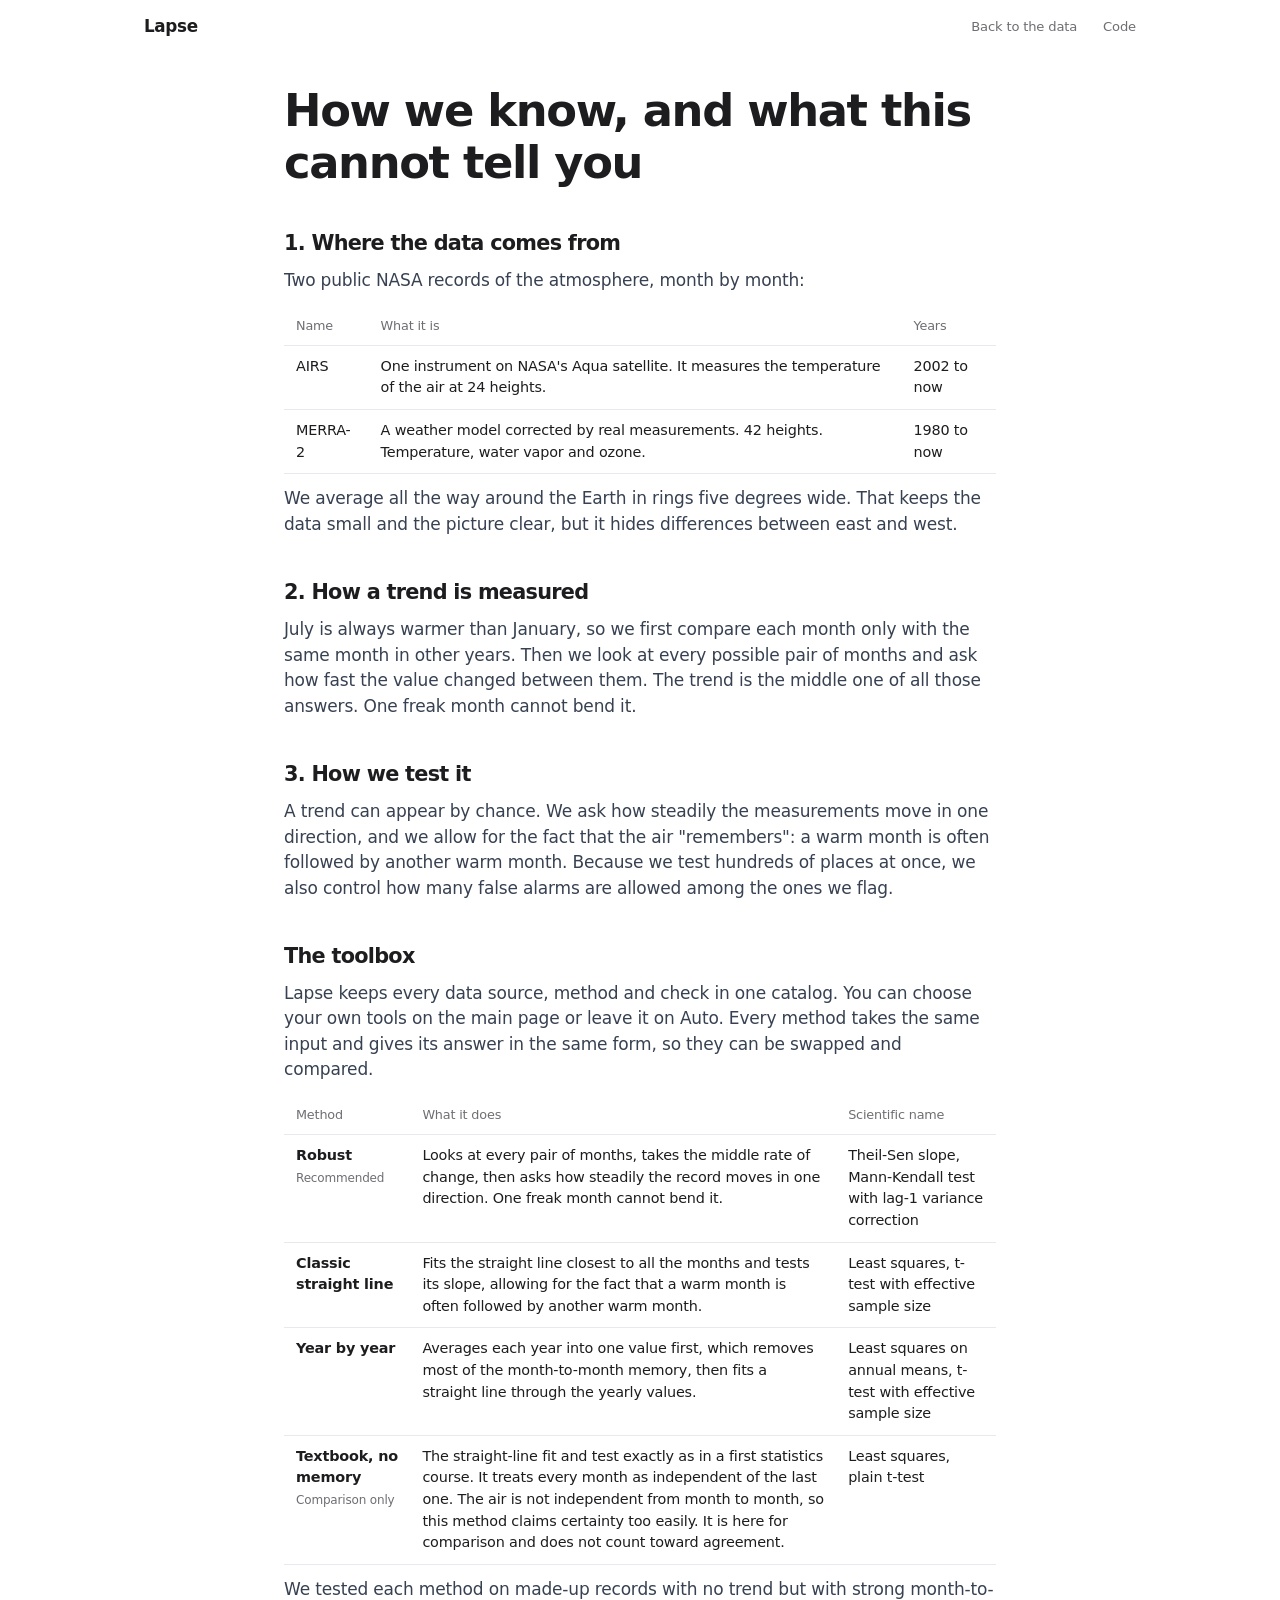
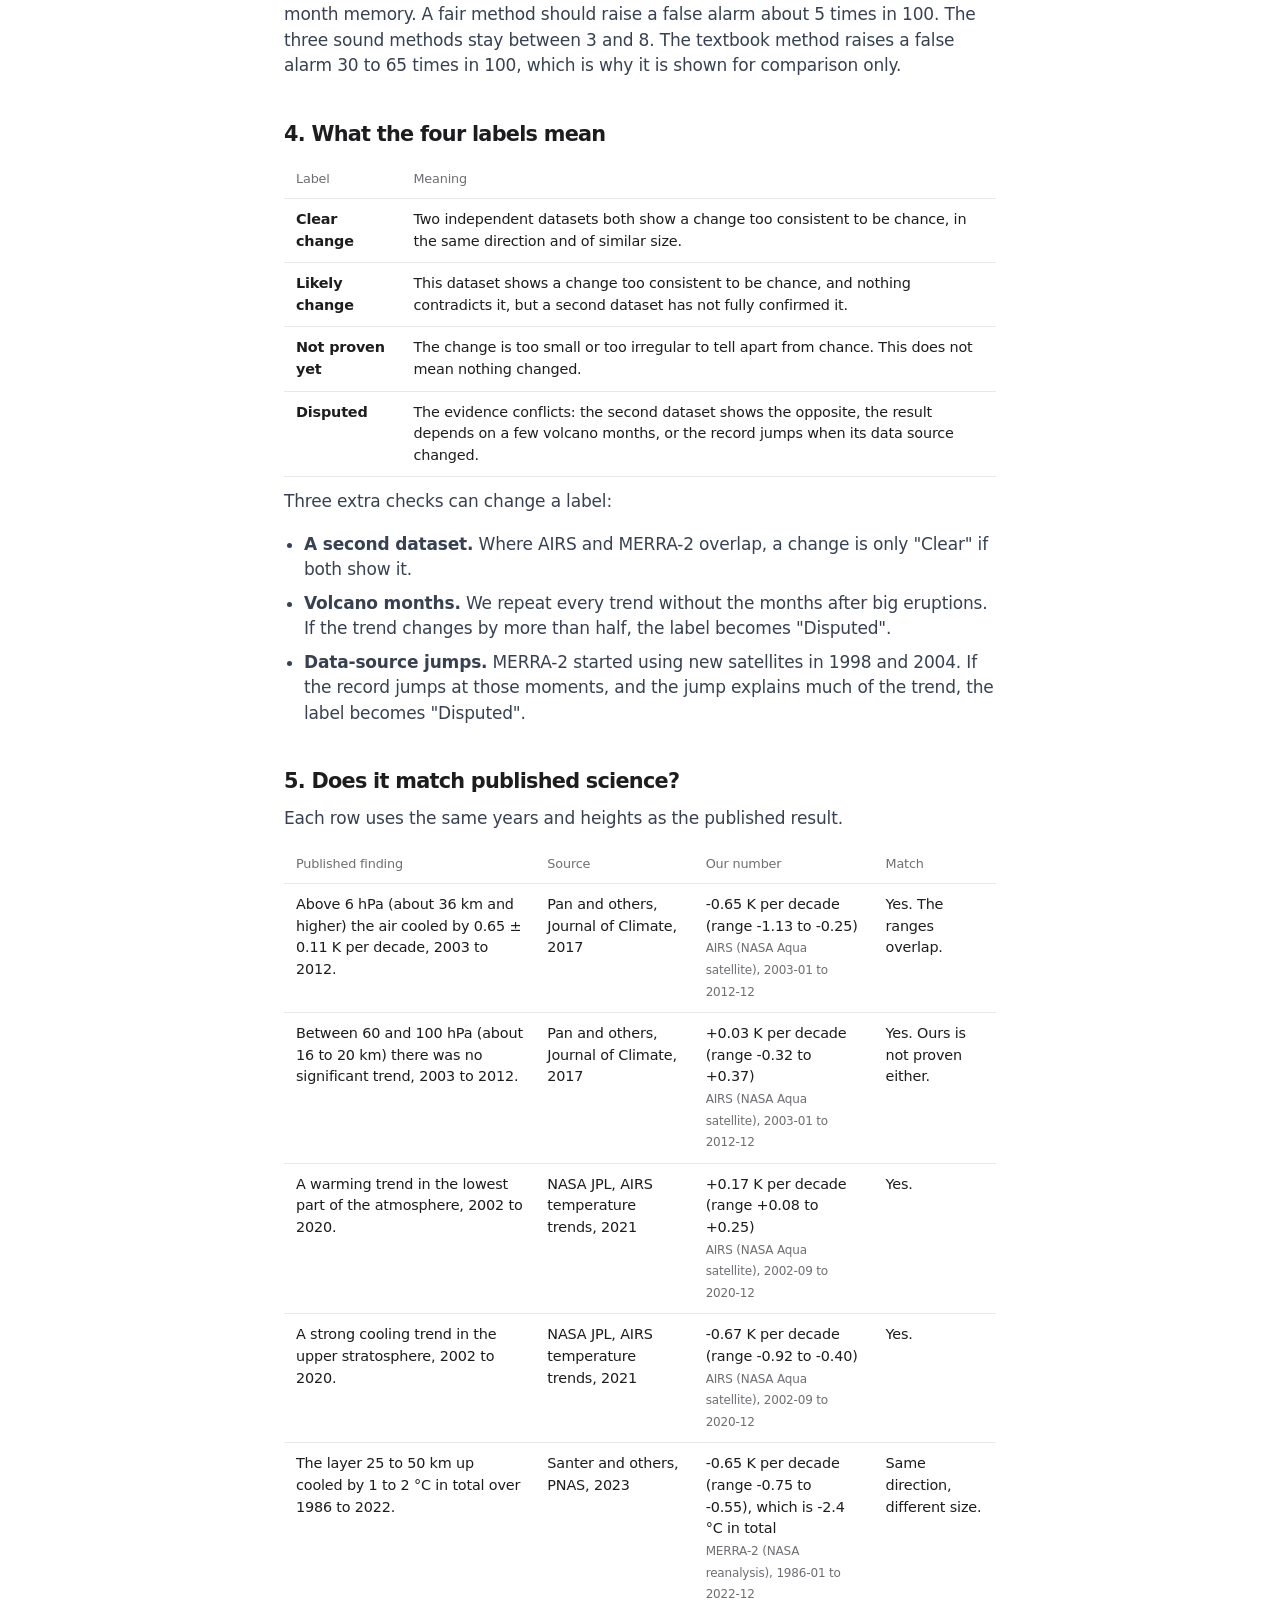
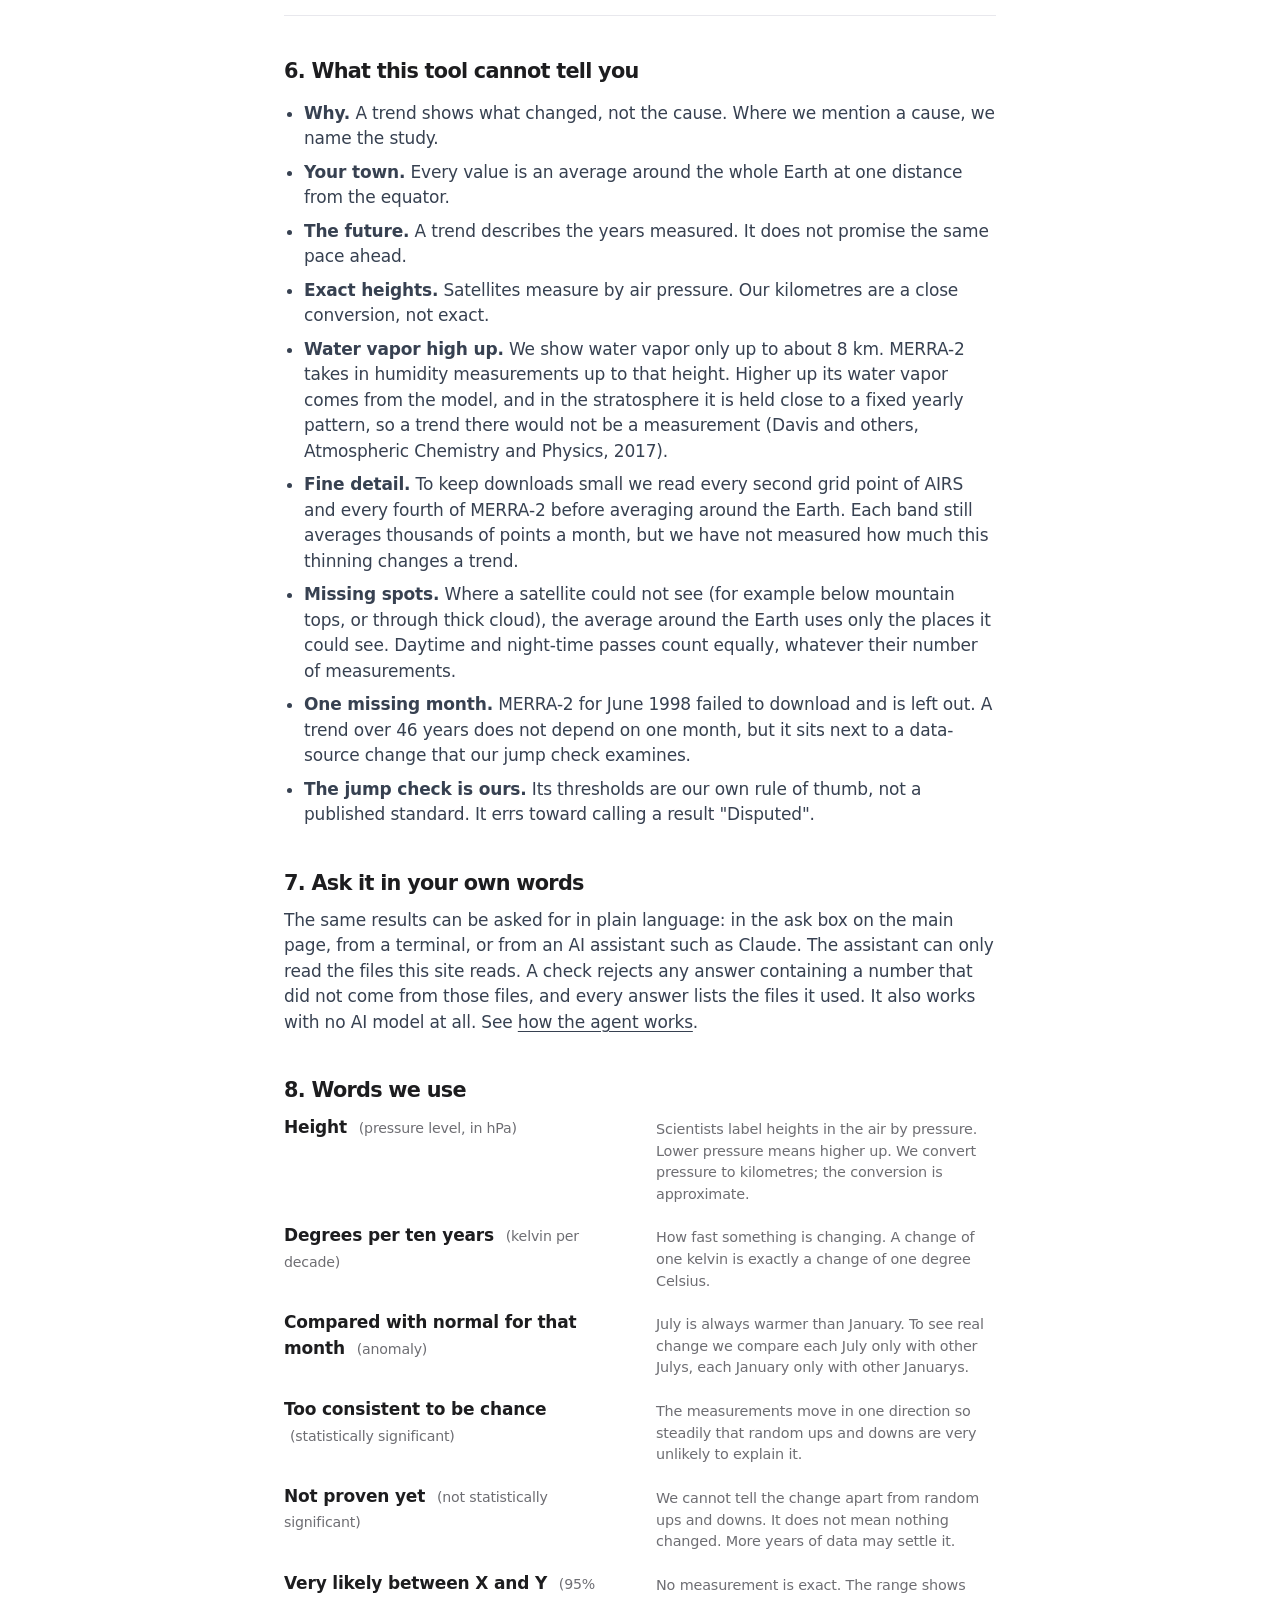
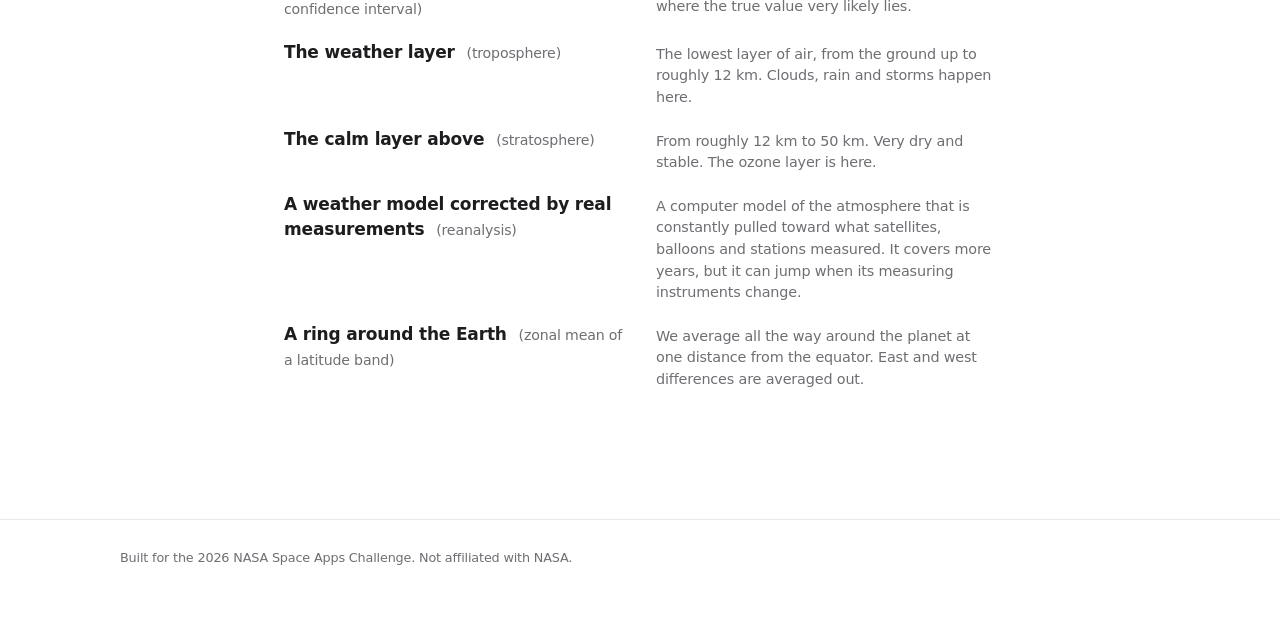
==== commit bad004b6: "Final check: answers scroll into view, submission text, docs match the site Site - After a question " ====
--- a/web/methods.html
+++ b/web/methods.html
@@ -72,7 +72,7 @@
     </ul>
 
     <h2>7. Ask it in your own words</h2>
-    <p>The same results can be asked for in plain language, from a terminal or from an AI assistant such as Claude. The assistant can only read the files this site reads. A check rejects any answer containing a number that did not come from those files, and every answer lists the files it used. It also works with no AI model at all. See <a href="https://github.com/lazizbekravshanov/lapse/blob/main/docs/agent.md">how the agent works</a>.</p>
+    <p>The same results can be asked for in plain language: in the ask box on the main page, from a terminal, or from an AI assistant such as Claude. The assistant can only read the files this site reads. A check rejects any answer containing a number that did not come from those files, and every answer lists the files it used. It also works with no AI model at all. See <a href="https://github.com/lazizbekravshanov/lapse/blob/main/docs/agent.md">how the agent works</a>.</p>
 
     <h2>8. Words we use</h2>
     <dl id="glossary" class="words-list"></dl>
--- a/web/src/style.css
+++ b/web/src/style.css
@@ -1,16 +1,19 @@
 /* Light and minimal. Colour is reserved for meaning: red is a rise, blue is a fall. */
 :root {
-  --bg: #fff; --ink: #0a0a0a; --muted: #6b7280; --line: #eaeaea; --soft: #fafafa;
+  --bg: #fff; --ink: #1d1d1f; --muted: #6e6e73; --line: #e8e8ed; --soft: #f5f5f7;
   --warm: #dc2626; --cool: #2563eb; --amber: #b45309;
-  --r: 14px; --w: 1120px;
+  --r: 18px; --w: 1040px;
   font-family: ui-sans-serif, system-ui, -apple-system, "Segoe UI", Roboto, Helvetica, Arial, sans-serif;
 }
 * { box-sizing: border-box; }
+[hidden] { display: none !important; }
 html { scroll-behavior: smooth; }
-body { margin: 0; background: var(--bg); color: var(--ink); line-height: 1.55; font-size: 16px; -webkit-font-smoothing: antialiased; }
+@media (prefers-reduced-motion: reduce) { html { scroll-behavior: auto; } }
+#askOut { scroll-margin: 84px 0 28px; }
+body { margin: 0; background: var(--bg); color: var(--ink); line-height: 1.5; font-size: 17px; letter-spacing: -0.01em; -webkit-font-smoothing: antialiased; }
 a { color: inherit; text-underline-offset: 3px; }
 h1, h2, h3 { margin: 0; letter-spacing: -0.02em; line-height: 1.15; }
-h2 { font-size: clamp(1.5rem, 2.6vw, 2rem); font-weight: 650; }
+h2 { font-size: clamp(2rem, 4.4vw, 3rem); font-weight: 600; letter-spacing: -0.035em; }
 h3 { font-size: 1rem; font-weight: 600; }
 p { margin: 0; }
 .small { font-size: .875rem; color: var(--muted); }
@@ -18,16 +21,16 @@
 :focus-visible { outline: 2px solid var(--ink); outline-offset: 2px; border-radius: 6px; }
 
 .wrap { max-width: var(--w); margin: 0 auto; padding: 0 24px; }
-.top { display: flex; align-items: center; justify-content: space-between; padding: 20px 24px; max-width: var(--w); margin: 0 auto; }
-.mark { font-weight: 700; font-size: 1.15rem; letter-spacing: -0.03em; text-decoration: none; }
-.top nav { display: flex; gap: 22px; font-size: .9rem; color: var(--muted); }
+.top { position: sticky; top: 0; z-index: 5; display: flex; align-items: center; justify-content: space-between; padding: 14px max(24px, calc((100% - var(--w)) / 2 + 24px)); background: rgba(255,255,255,.82); backdrop-filter: saturate(180%) blur(18px); -webkit-backdrop-filter: saturate(180%) blur(18px); }
+.mark { font-weight: 600; font-size: 1.05rem; letter-spacing: -0.02em; text-decoration: none; }
+.top nav { display: flex; gap: 26px; font-size: .82rem; color: var(--muted); }
 .top nav a { text-decoration: none; }
 .top nav a:hover { color: var(--ink); }
 .banner { background: #fef3c7; color: #78350f; padding: 8px 24px; text-align: center; font-size: .9rem; }
 
-section.block { padding: 72px 0 0; }
+section.block { padding: 128px 0 0; }
 .eyebrow { font-size: .78rem; letter-spacing: .08em; text-transform: uppercase; color: var(--muted); margin-bottom: 14px; }
-.lede { color: var(--muted); max-width: 62ch; margin-top: 10px; }
+.lede { color: var(--muted); font-size: 1.25rem; line-height: 1.4; max-width: 44ch; margin-top: 14px; }
 
 /* buttons and chips */
 button { font: inherit; cursor: pointer; border: 1px solid var(--ink); background: var(--ink); color: #fff; border-radius: 999px; padding: 9px 18px; }
@@ -41,34 +44,88 @@
 .chip[aria-pressed="true"] { background: var(--ink); color: #fff; border-color: var(--ink); }
 
 /* hero: the finding */
-.hero { display: grid; grid-template-columns: minmax(0, 1.25fr) minmax(280px, .75fr); gap: 56px; align-items: start; padding-top: 40px; }
-.hero h1 { font-size: clamp(2.1rem, 4.6vw, 3.5rem); font-weight: 680; letter-spacing: -0.035em; line-height: 1.04; }
-.hero h1 span { color: var(--muted); }
-.stats { display: grid; grid-template-columns: repeat(3, minmax(0, 1fr)); gap: 12px; margin: 30px 0 10px; }
-.stat { border: 1px solid var(--line); border-radius: var(--r); padding: 16px; }
-.stat b { display: block; font-size: 1.7rem; font-weight: 650; letter-spacing: -0.03em; line-height: 1.1; font-variant-numeric: tabular-nums; }
+.hero { display: grid; grid-template-columns: minmax(0, 1.2fr) minmax(260px, .8fr); gap: 48px; align-items: center; padding-top: 64px; }
+.hero h1 { font-size: clamp(2.7rem, 6.4vw, 4.75rem); font-weight: 600; letter-spacing: -0.045em; line-height: 1.02; }
+.hero h1 span { color: inherit; }
+.stats { display: flex; flex-wrap: wrap; gap: 18px 48px; margin: 48px 0 0; }
+.stat { border: 0; padding: 0; }
+.stat b { display: block; font-size: 2.1rem; font-weight: 600; letter-spacing: -0.035em; line-height: 1.1; font-variant-numeric: tabular-nums; }
 .stat.up b { color: var(--warm); } .stat.down b { color: var(--cool); }
-.stat span { display: block; font-size: .82rem; color: var(--muted); margin-top: 6px; }
-.picks { display: grid; gap: 10px; margin-top: 26px; }
-.picks > div { display: flex; gap: 12px; align-items: baseline; }
-.picks > div > span { width: 54px; flex: none; font-size: .82rem; color: var(--muted); }
-.skybox { border: 1px solid var(--line); border-radius: var(--r); padding: 18px 16px 14px; }
+.stat span { display: block; font-size: .82rem; color: var(--muted); margin-top: 4px; }
+.picks { display: grid; gap: 6px; margin-top: 52px; }
+.picks > div { display: flex; flex-wrap: wrap; }
+.picks > div > span { display: none; }
+.skybox { border: 0; padding: 0; width: 100%; max-width: 360px; margin: 0 auto; }
 .skybox h3 { font-size: .82rem; font-weight: 500; color: var(--muted); margin-bottom: 4px; }
 #sky svg { width: 100%; height: auto; display: block; }
-#sky [data-level] { cursor: pointer; }
+#sky [data-level] { cursor: inherit; }
 #sky text { font-size: 11px; fill: var(--muted); font-family: inherit; }
 #sky text.strong { fill: var(--ink); font-weight: 600; }
-.picked { border-top: 1px solid var(--line); margin-top: 10px; padding-top: 12px; font-size: .9rem; }
+.ico { fill: none; stroke: currentColor; stroke-width: 1.7; stroke-linecap: round; stroke-linejoin: round; }
+.ico .solid { fill: currentColor; stroke: none; }
+svg.ico { width: 1.2em; height: 1.2em; vertical-align: -0.22em; margin-right: .45em; color: var(--ink); }
+#sky .lm { color: #8e8e93; transition: color .3s; }
+#sky .lm.on { color: var(--ink); }
+#sky .lm.on text { fill: var(--ink); }
+.picked { display: none; }
 .keyrow { display: flex; flex-wrap: wrap; gap: 6px 14px; margin-top: 10px; font-size: .78rem; color: var(--muted); }
 .keyrow i { display: inline-block; width: 22px; height: 9px; border-radius: 3px; margin-right: 6px; vertical-align: middle; background: linear-gradient(90deg, var(--cool), #f4f4f5, var(--warm)); }
 
+.sub { font-size: 1.3rem; line-height: 1.4; color: var(--muted); margin-top: 22px; max-width: 30ch; }
+.picks .chip { border: 0; background: none; border-radius: 0; padding: 6px 0; margin-right: 22px; color: var(--muted); font-size: .95rem; }
+.picks .chip:hover { color: var(--ink); }
+.picks .chip[aria-pressed="true"] { color: var(--ink); background: none; box-shadow: inset 0 -1.5px 0 var(--ink); }
+.reading { display: flex; align-items: baseline; flex-wrap: wrap; gap: 4px 12px; margin-top: 6px; padding-top: 16px; border-top: 1px solid var(--line); }
+.reading b { font-size: 1.6rem; font-weight: 600; letter-spacing: -0.03em; font-variant-numeric: tabular-nums; }
+.reading span { color: var(--muted); font-size: .9rem; }
+.reading em { font-style: normal; font-size: .78rem; border: 1px solid var(--line); border-radius: 999px; padding: 2px 10px; }
+.why { margin-top: 10px; font-size: .85rem; color: var(--muted); }
+.why summary { cursor: pointer; }
+.why p { margin-top: 8px; }
+
+/* the ascent: a tall section with a stage that stays put while you scroll */
+.ascent { height: 560vh; }
+.stage { position: sticky; top: 0; height: 100vh; height: 100svh; display: grid; grid-template-columns: minmax(0, 1.25fr) minmax(240px, .75fr); gap: 48px; align-items: center; padding: 64px max(24px, calc((100% - var(--w)) / 2 + 24px)) 20px; isolation: isolate; overflow: hidden; --tone: 244 244 245; --low: 244 244 245; --high: 244 244 245; --k: 0; }
+/* two washes behind the words: the whole sky at the start and the summit, the height you are at in between */
+.stage::before, .stage::after { content: ""; position: absolute; inset: 0; z-index: -1; pointer-events: none; transition: opacity .8s; }
+.stage::before { background: linear-gradient(0deg, rgb(var(--low) / .34), rgb(var(--low) / 0) 48%, rgb(var(--high) / 0) 52%, rgb(var(--high) / .34)); }
+.stage::after { opacity: 0; background: radial-gradient(75% 65% at 24% 50%, rgb(var(--tone) / calc(.16 + .38 * var(--k))), rgb(var(--tone) / calc(.05 + .13 * var(--k))) 72%); }
+.stage[data-phase="climb"]::before { opacity: 0; }
+.stage[data-phase="climb"]::after { opacity: 1; }
+.rail { position: fixed; top: 0; left: 0; z-index: 6; width: 100%; height: 3px; background: var(--ink); transform: scaleX(0); transform-origin: 0 50%; opacity: 0; pointer-events: none; transition: opacity .3s, background-color .4s; }
+#sky { touch-action: none; cursor: ns-resize; }
+#sky[data-drag] { cursor: grabbing; }
+.words { position: relative; height: min(78vh, 640px); }
+.scene { position: absolute; inset: 0; display: flex; flex-direction: column; justify-content: center; opacity: 0; visibility: hidden; transform: translateY(14px); transition: opacity .45s, transform .45s, visibility .45s; }
+.stage[data-phase="intro"] .intro, .stage[data-phase="climb"] .climb, .stage[data-phase="top"] .summit { opacity: 1; visibility: visible; transform: none; }
+.stage h1 { font-size: clamp(2.4rem, 5.6vw, 4.9rem); font-weight: 600; letter-spacing: -0.045em; line-height: 1.02; }
+.stage .go { margin-top: 36px; gap: 12px 16px; }
+.guess { margin-top: 30px; display: grid; gap: 10px; justify-items: start; }
+.guess .chip[aria-pressed="true"] { background: var(--ink); color: #fff; border-color: var(--ink); opacity: 1; }
+.guess .chip:disabled { opacity: .55; }
+.citybox { margin-top: 16px; display: grid; gap: 8px; justify-items: start; }
+.citybox input { font: inherit; padding: 10px 16px; border: 1px solid var(--line); border-radius: 999px; background: rgba(255,255,255,.7); color: var(--ink); width: min(320px, 100%); }
+.citybox input:focus { outline: none; border-color: var(--ink); }
+.alt { font-size: clamp(5rem, 15vw, 12.5rem); font-weight: 600; letter-spacing: -0.055em; line-height: .95; font-variant-numeric: tabular-nums; width: fit-content; padding-right: .06em; background: linear-gradient(180deg, var(--ink) 38%, color-mix(in srgb, rgb(var(--tone)) calc(var(--k) * 100%), var(--ink))); -webkit-background-clip: text; background-clip: text; color: transparent; }
+.alt + .sub { margin-top: 6px; }
+.rate { font-size: clamp(1.7rem, 3.6vw, 3rem); font-weight: 600; letter-spacing: -0.03em; margin-top: 44px; font-variant-numeric: tabular-nums; }
+.rate.up { color: var(--warm); } .rate.down { color: var(--cool); }
+.tag { display: inline-block; font-style: normal; font-size: .82rem; border: 1px solid rgba(0,0,0,.14); border-radius: 999px; padding: 4px 12px; margin-top: 14px; }
+.say { color: var(--muted); font-size: 1.15rem; line-height: 1.4; margin-top: 14px; max-width: 36ch; }
+.big { font-size: clamp(2.3rem, 5.4vw, 4.6rem); font-weight: 600; letter-spacing: -0.045em; line-height: 1.02; }
+.summit .picks { margin-top: 44px; } .summit .small { margin-top: 12px; }
+.summit .stats { gap: 18px 36px; } .summit .stat span { font-size: .78rem; }
+.stage h1 span, .big span { display: block; white-space: nowrap; }
+.stage .skybox { max-width: 380px; }
+.stage #sky svg { max-height: calc(100vh - 110px); max-height: calc(100svh - 110px); margin: 0 auto; }
+
 /* ask the data */
-.ask { border: 1px solid var(--line); border-radius: 20px; padding: 28px; background: var(--soft); }
-.ask form { display: flex; gap: 10px; margin: 18px 0 12px; }
-.ask input { flex: 1; min-width: 0; font: inherit; font-size: 1.05rem; padding: 14px 18px; border: 1px solid var(--line); border-radius: 999px; background: #fff; color: var(--ink); }
-.ask input:focus { outline: none; border-color: var(--ink); }
+.ask { text-align: center; }
+.ask form { display: flex; gap: 10px; margin: 36px auto 16px; max-width: 640px; }
+.ask input { flex: 1; min-width: 0; font: inherit; font-size: 1.1rem; padding: 16px 22px; border: 1px solid transparent; border-radius: 999px; background: var(--soft); color: var(--ink); }
+.ask input:focus { outline: none; border-color: var(--ink); background: #fff; }
 .ask form button { padding: 0 26px; }
-#askOut { margin-top: 22px; background: #fff; border: 1px solid var(--line); border-radius: var(--r); padding: 22px; }
+#askOut { margin: 32px auto 0; max-width: 720px; text-align: left; background: var(--soft); border: 0; border-radius: var(--r); padding: 28px; }
 #askOut p.a { font-size: 1.08rem; line-height: 1.6; max-width: 70ch; }
 #askOut p.a + p.a { margin-top: 12px; }
 .badges { display: flex; flex-wrap: wrap; gap: 8px; margin: 16px 0 4px; }
@@ -78,20 +135,27 @@
 #askOut details ul { margin: 8px 0 0; padding-left: 18px; }
 #askOut .go { margin-top: 16px; }
 
+.ask .lede { margin-left: auto; margin-right: auto; }
+#askTry { justify-content: center; max-width: 720px; margin: 0 auto; }
+#askTry .chip { border: 0; background: none; color: var(--muted); padding: 4px 6px; font-size: .88rem; text-decoration: underline; text-decoration-color: var(--line); text-underline-offset: 4px; }
+#askTry .chip:hover { color: var(--ink); }
+#askNote { margin-top: 18px; }
+#caseButtons button::after { content: "→"; margin-left: auto; color: var(--muted); font-weight: 400; }
+
 /* case files */
-#caseButtons { display: grid; grid-template-columns: repeat(3, minmax(0, 1fr)); gap: 12px; margin-top: 22px; counter-reset: c; }
-#caseButtons button { counter-increment: c; text-align: left; background: #fff; color: var(--ink); border: 1px solid var(--line); border-radius: var(--r); padding: 18px; font-weight: 600; font-size: 1.02rem; letter-spacing: -0.01em; }
-#caseButtons button::before { content: "Case " counter(c); display: block; font-size: .75rem; font-weight: 500; letter-spacing: .08em; text-transform: uppercase; color: var(--muted); margin-bottom: 8px; }
-#caseButtons button:hover { border-color: var(--ink); opacity: 1; }
-.case { margin-top: 14px; border: 1px solid var(--ink); border-radius: var(--r); padding: 22px; }
+#caseButtons { display: grid; margin-top: 36px; counter-reset: c; border-top: 1px solid var(--line); }
+#caseButtons button { counter-increment: c; display: flex; align-items: baseline; gap: 22px; text-align: left; background: none; color: var(--ink); border: 0; border-bottom: 1px solid var(--line); border-radius: 0; padding: 24px 0; font-weight: 600; font-size: 1.4rem; letter-spacing: -0.02em; }
+#caseButtons button::before { content: counter(c, decimal-leading-zero); font-size: .85rem; font-weight: 400; color: var(--muted); font-variant-numeric: tabular-nums; }
+#caseButtons button:hover { opacity: .55; }
+.case { margin-top: 24px; border: 0; background: var(--soft); border-radius: var(--r); padding: 28px; }
 .case h2 { font-size: 1.15rem; }
 .case p { margin: 10px 0 16px; max-width: 75ch; }
 .go { display: flex; gap: 10px; align-items: center; flex-wrap: wrap; }
 #caseCount { color: var(--muted); font-size: .85rem; }
 
 /* the evidence */
-.evidence { display: grid; grid-template-columns: minmax(0, 1.9fr) minmax(0, 1fr); gap: 16px; margin-top: 26px; }
-.panel { margin: 0; border: 1px solid var(--line); border-radius: var(--r); padding: 18px; min-width: 0; }
+.evidence { display: grid; grid-template-columns: minmax(0, 1.9fr) minmax(0, 1fr); gap: 56px 40px; margin-top: 48px; }
+.panel { margin: 0; border: 0; padding: 0; min-width: 0; }
 .panel.series { grid-column: 1 / -1; }
 figcaption { font-size: .88rem; color: var(--muted); margin-bottom: 12px; max-width: 80ch; }
 figcaption strong { color: var(--ink); }
@@ -115,7 +179,7 @@
 .pairs li { padding: 10px 0; border-bottom: 1px solid var(--line); font-size: .92rem; }
 
 /* investigate yourself */
-details.fold { border: 1px solid var(--line); border-radius: var(--r); padding: 0 22px; }
+details.fold { border: 0; border-top: 1px solid var(--line); border-radius: 0; padding: 0; }
 details.fold > summary { cursor: pointer; padding: 20px 0; font-weight: 600; font-size: 1.05rem; list-style: none; display: flex; justify-content: space-between; align-items: center; }
 details.fold > summary::-webkit-details-marker { display: none; }
 details.fold > summary::after { content: "+"; font-weight: 400; font-size: 1.4rem; color: var(--muted); }
@@ -151,7 +215,7 @@
 .words dt small, .doc dt small { font-weight: 400; color: var(--muted); margin-left: 6px; }
 .words dd, .doc dd { margin: 4px 0 0; color: var(--muted); font-size: .9rem; }
 
-footer { margin-top: 96px; border-top: 1px solid var(--line); padding: 28px 24px 48px; color: var(--muted); font-size: .85rem; }
+footer { margin-top: 128px; border-top: 1px solid var(--line); padding: 28px 24px 48px; color: var(--muted); font-size: .8rem; }
 footer p { max-width: var(--w); margin: 0 auto 8px; }
 .tip { position: fixed; z-index: 10; pointer-events: none; background: var(--ink); color: #fff; font-size: .8rem; padding: 8px 10px; border-radius: 8px; white-space: pre-line; max-width: 240px; }
 
@@ -166,12 +230,18 @@
 .doc small { color: var(--muted); }
 
 @media (max-width: 900px) {
-  .hero { grid-template-columns: 1fr; gap: 32px; padding-top: 16px; }
+  .stage { grid-template-columns: minmax(0, 1fr) 96px; gap: 12px; padding-top: 56px; }
+  .say { font-size: 1rem; }
+  .sub { font-size: 1.08rem; margin-top: 14px; }
+  .stage .go .small { display: none; }
+  .guess { margin-top: 20px; } .stage .go { margin-top: 22px; }
+  .rate { margin-top: 28px; }
   .evidence, .tool-cols, #caseButtons, .pairs ul, .words dl, .words-list { grid-template-columns: 1fr; }
   .stats { grid-template-columns: 1fr; }
   .legend { grid-template-columns: 1fr; }
-  section.block { padding-top: 56px; }
-  .ask { padding: 20px; }
+  section.block { padding-top: 88px; }
+  .hero { padding-top: 28px; }
+  .sub { max-width: none; }
   .ask form { flex-direction: column; }
   .ask form button { padding: 12px; }
 }
